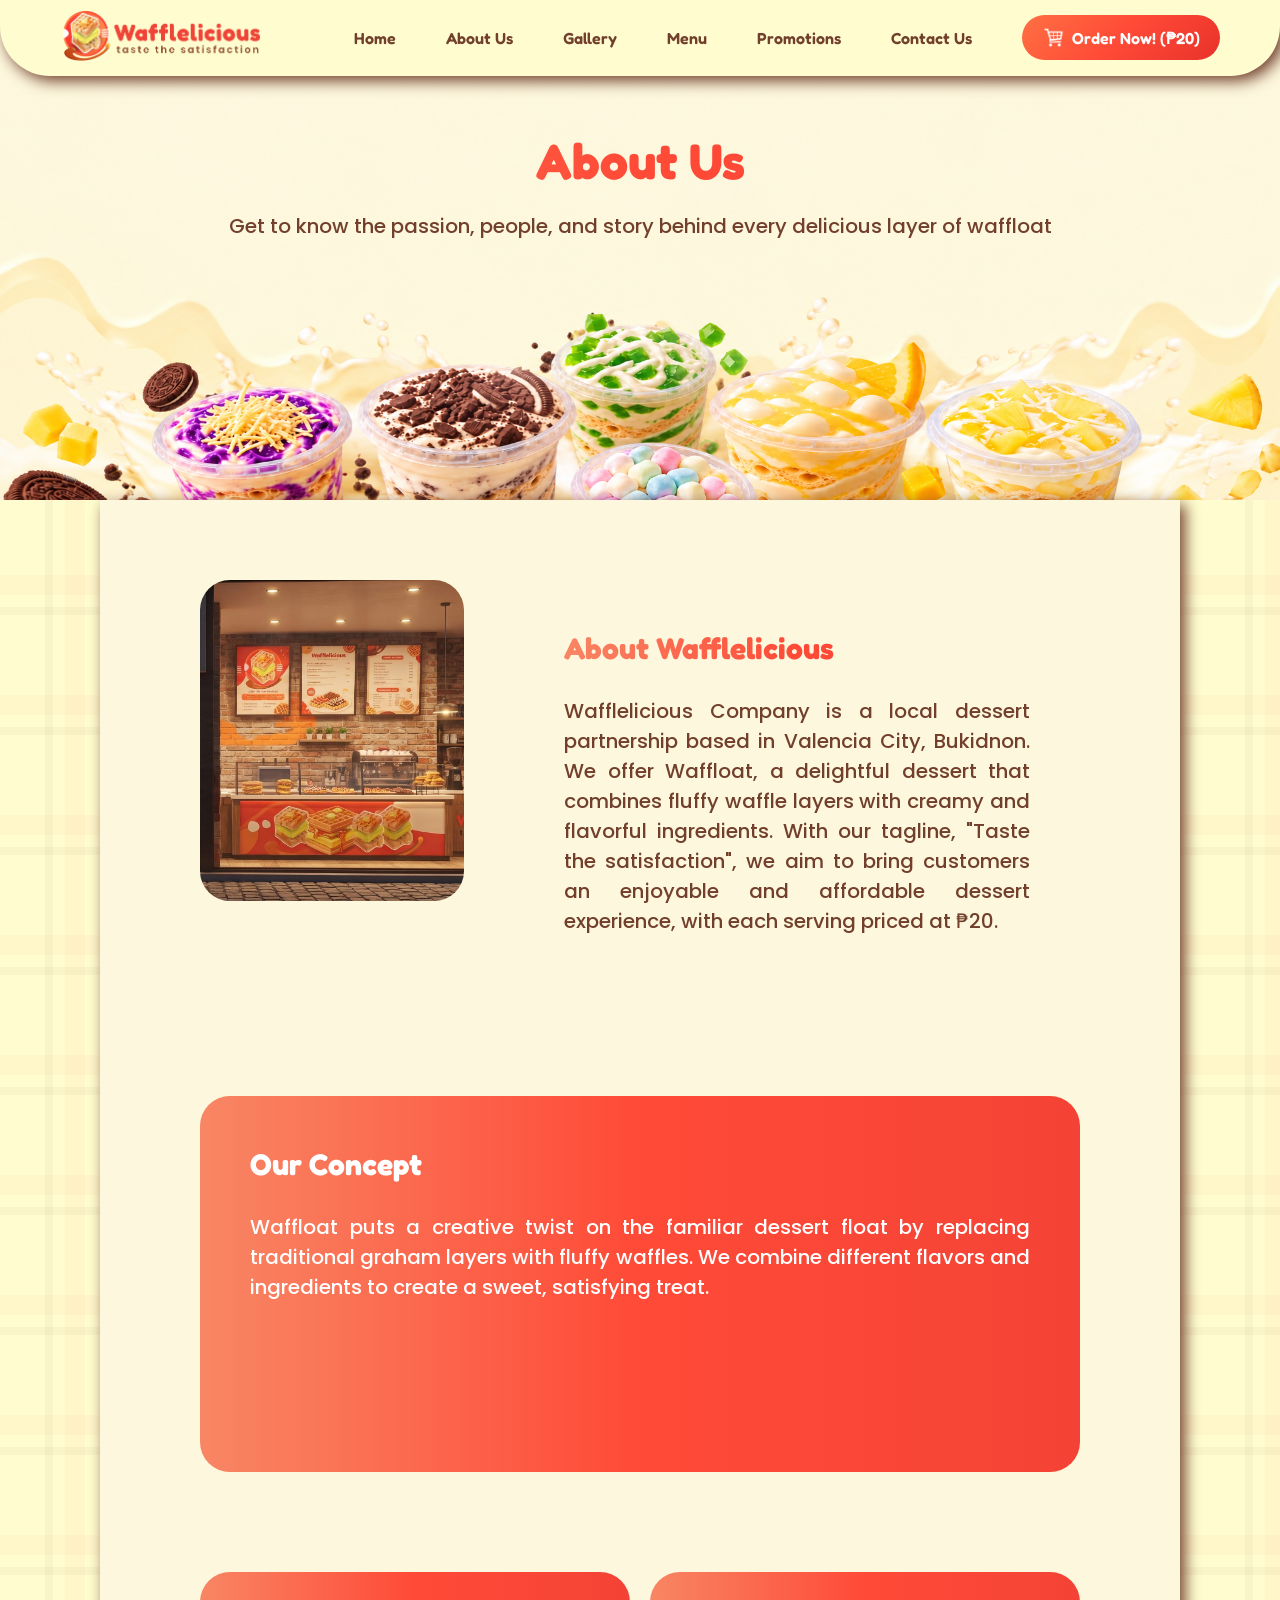
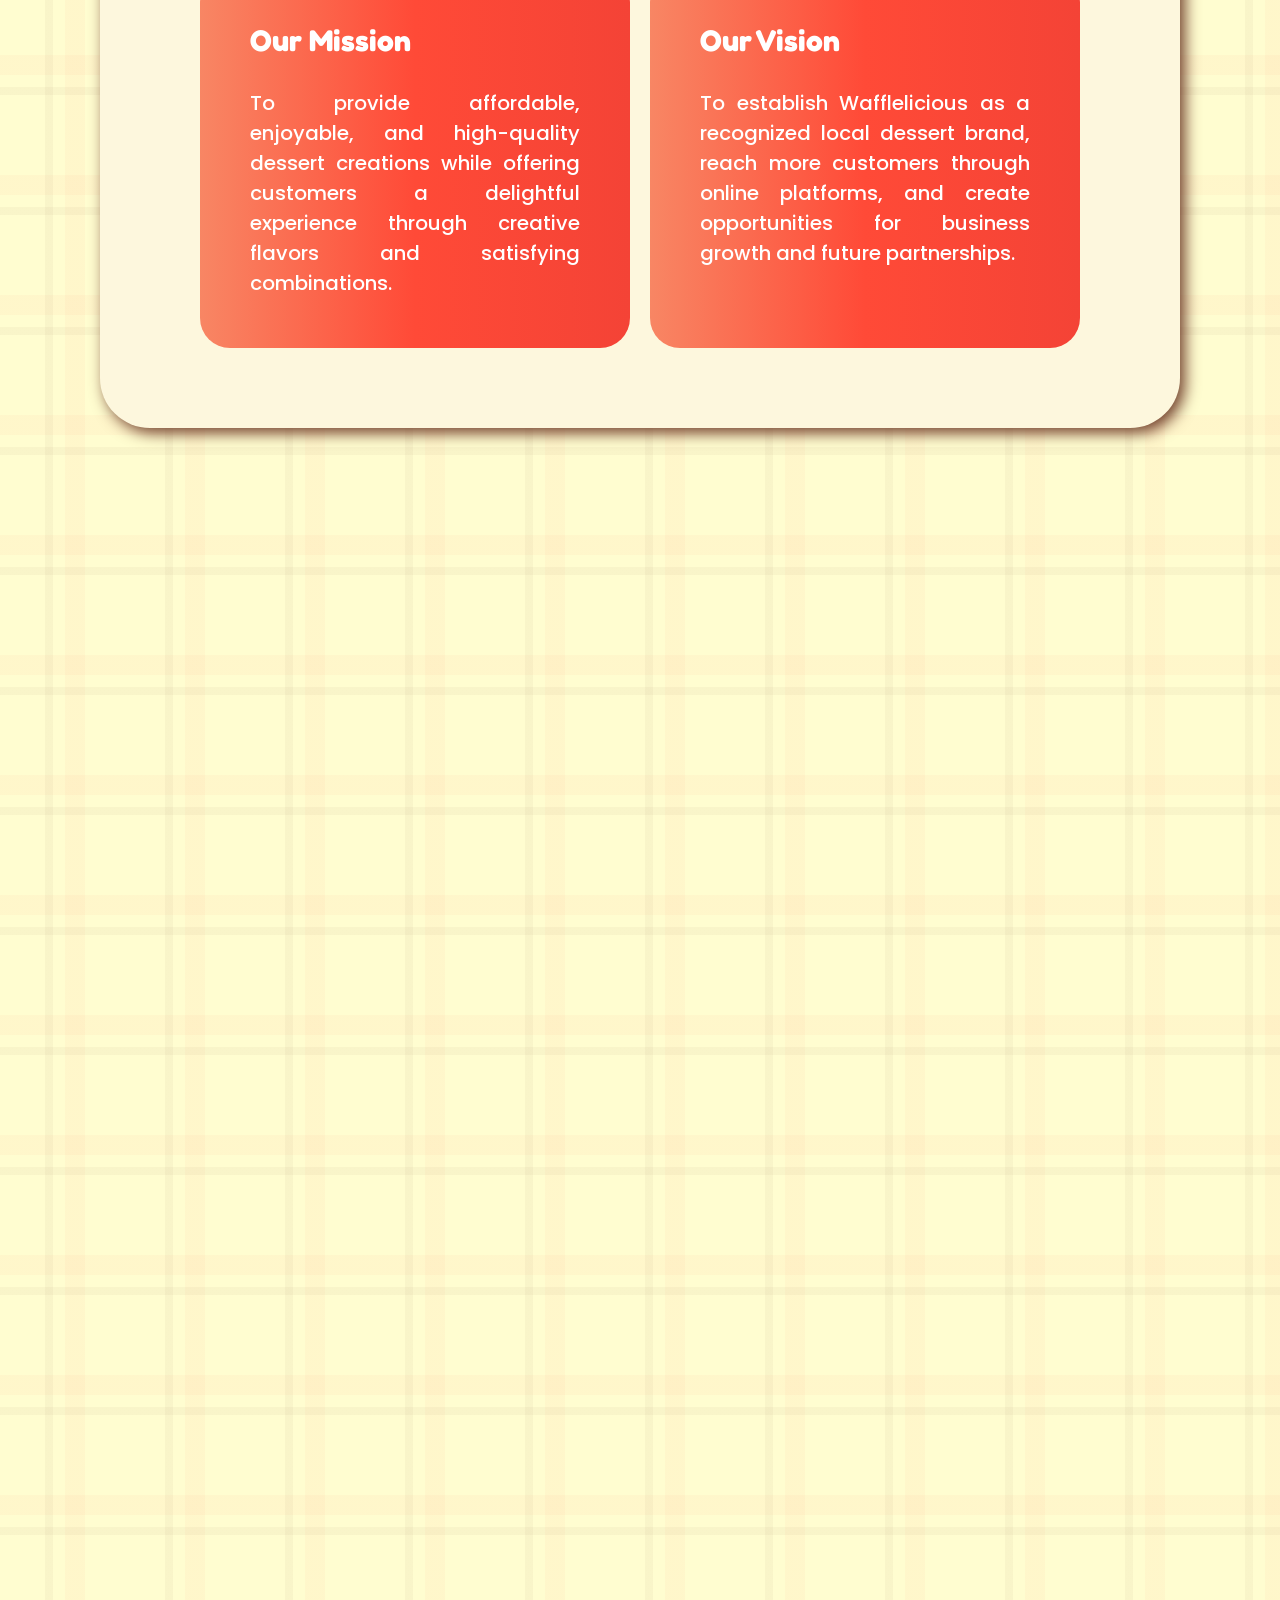
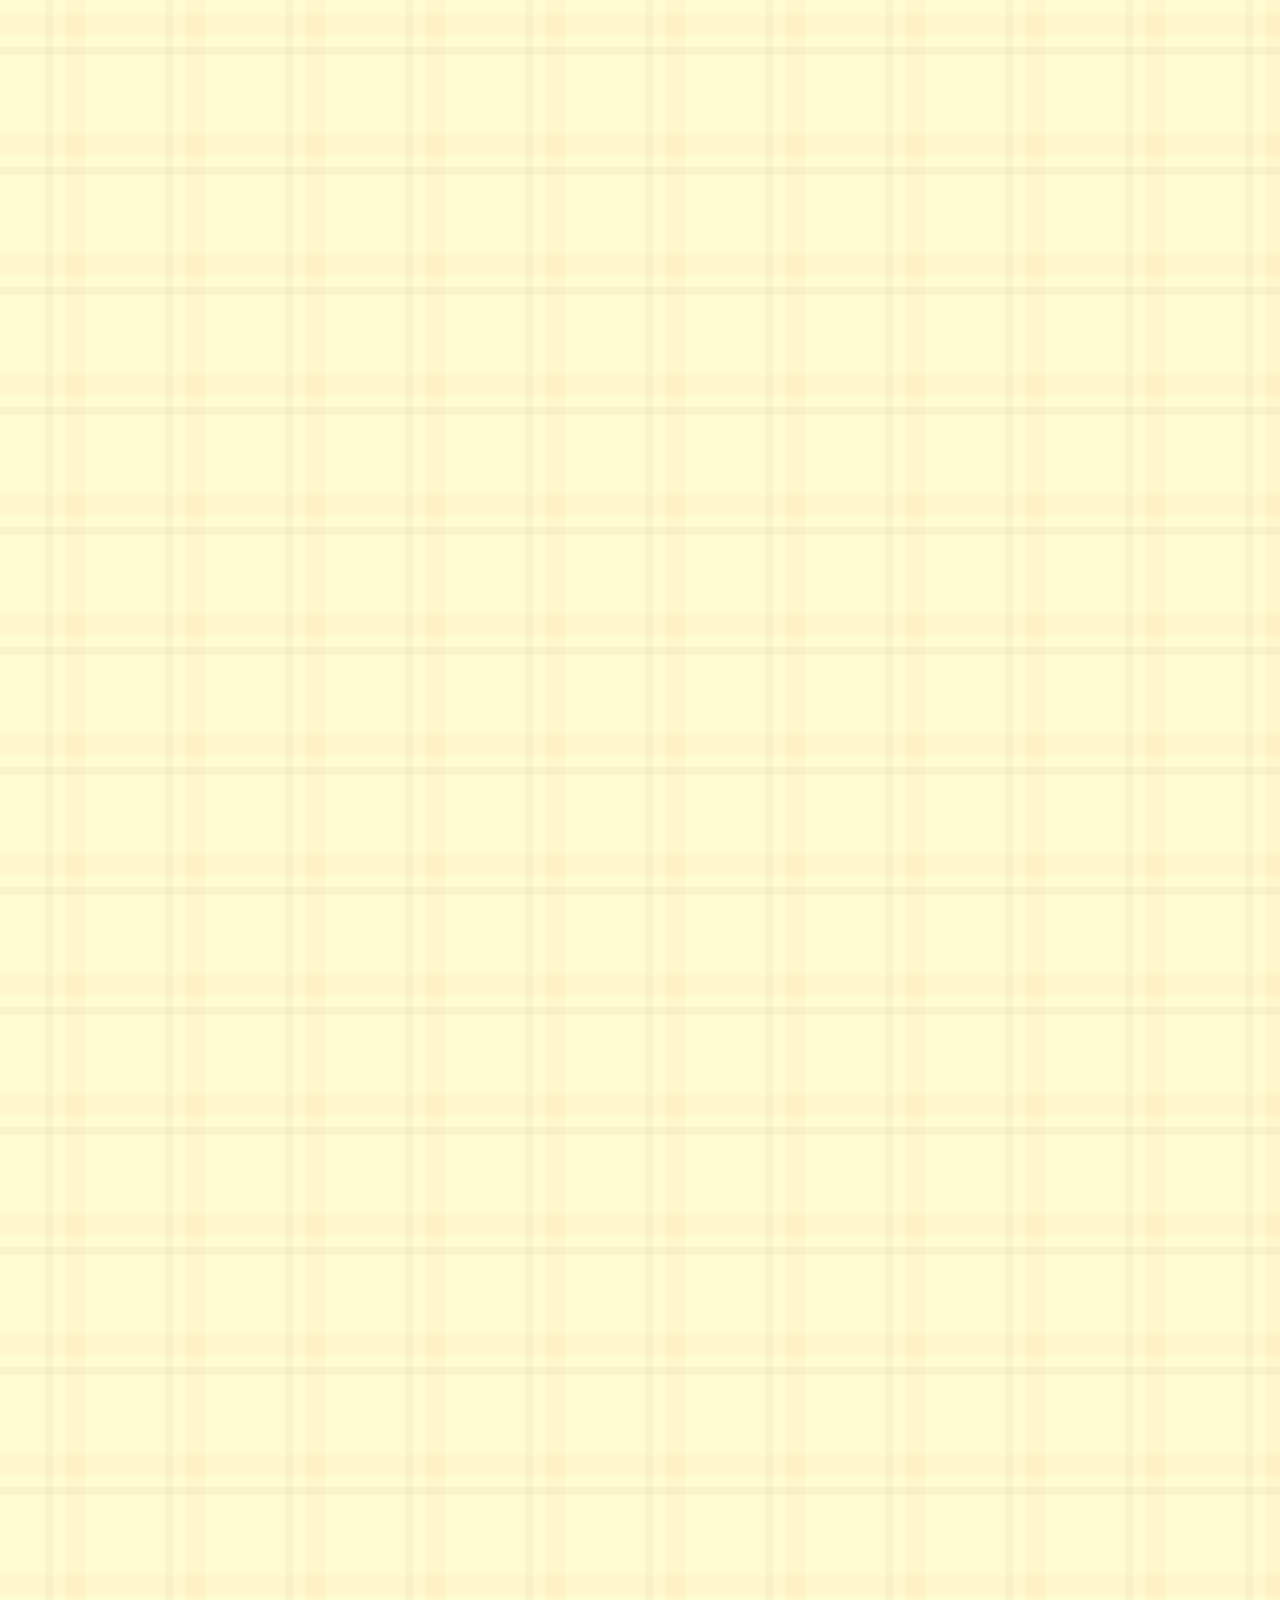
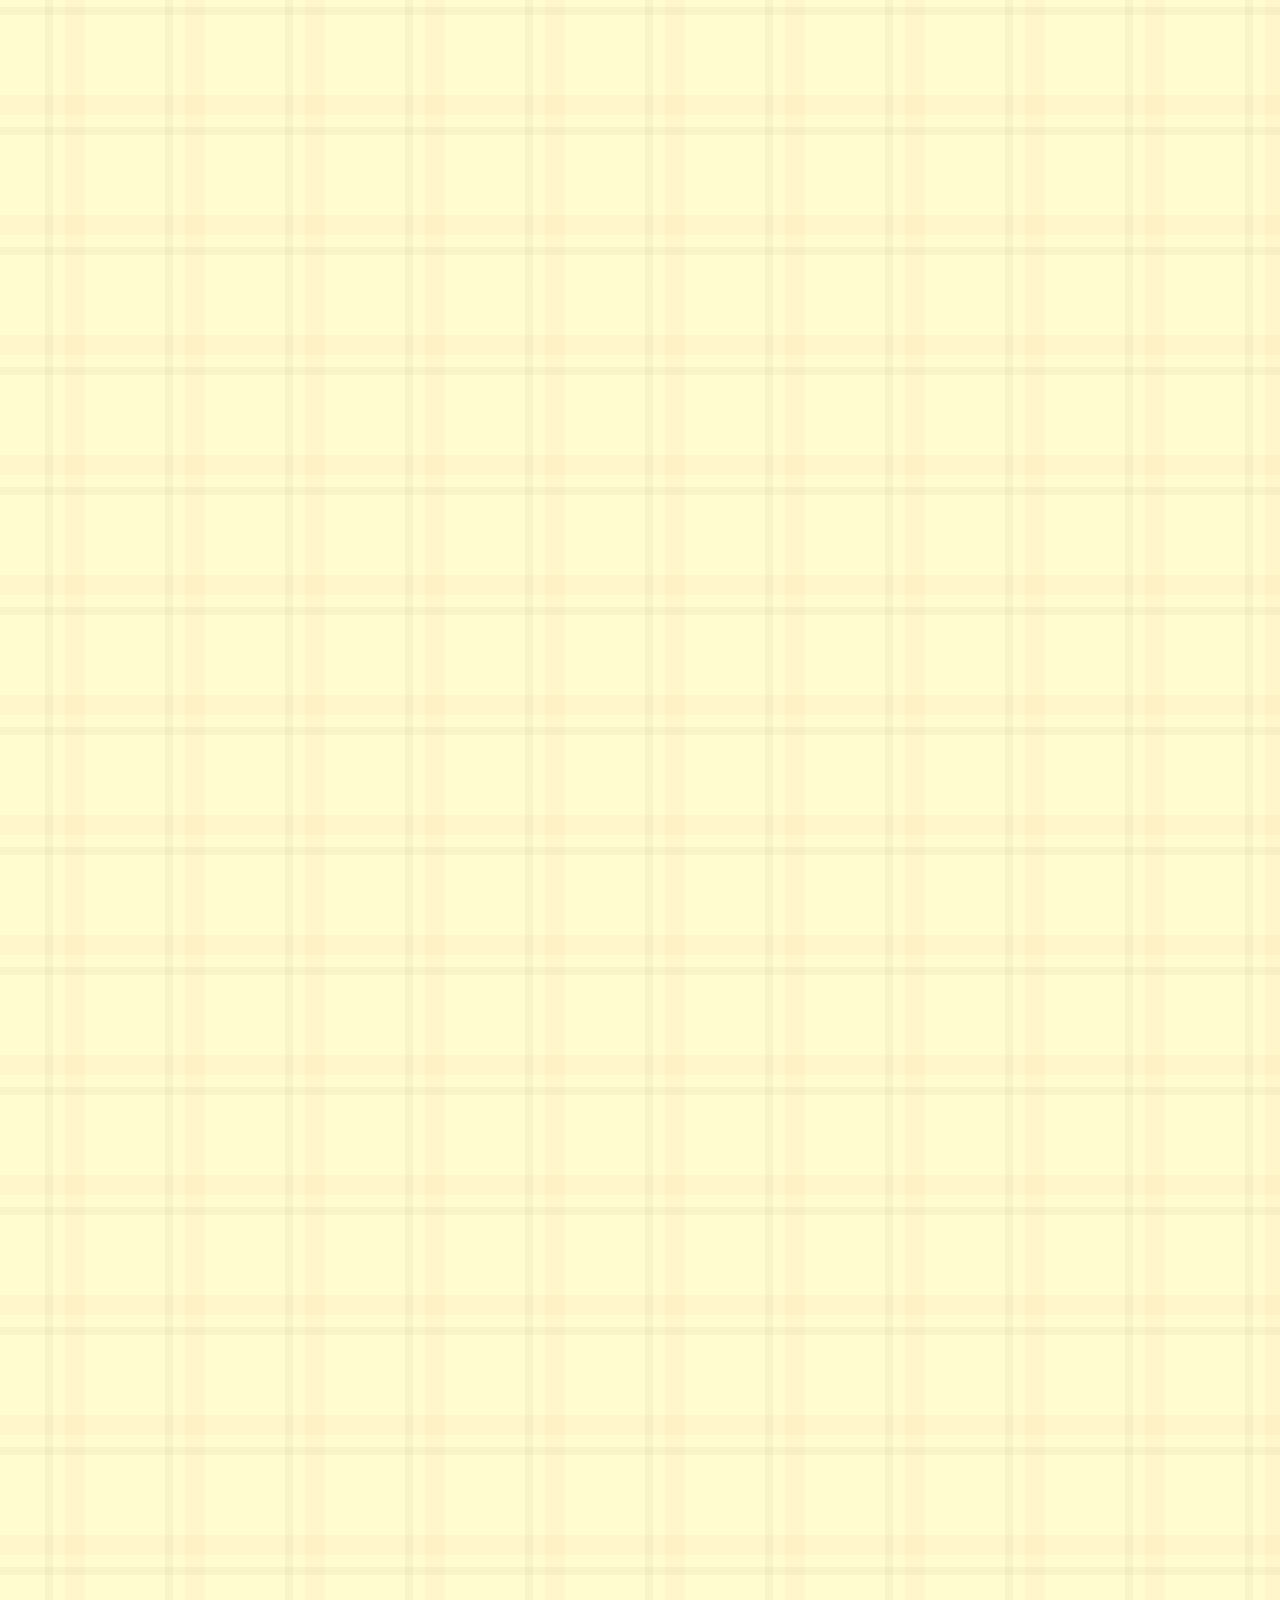
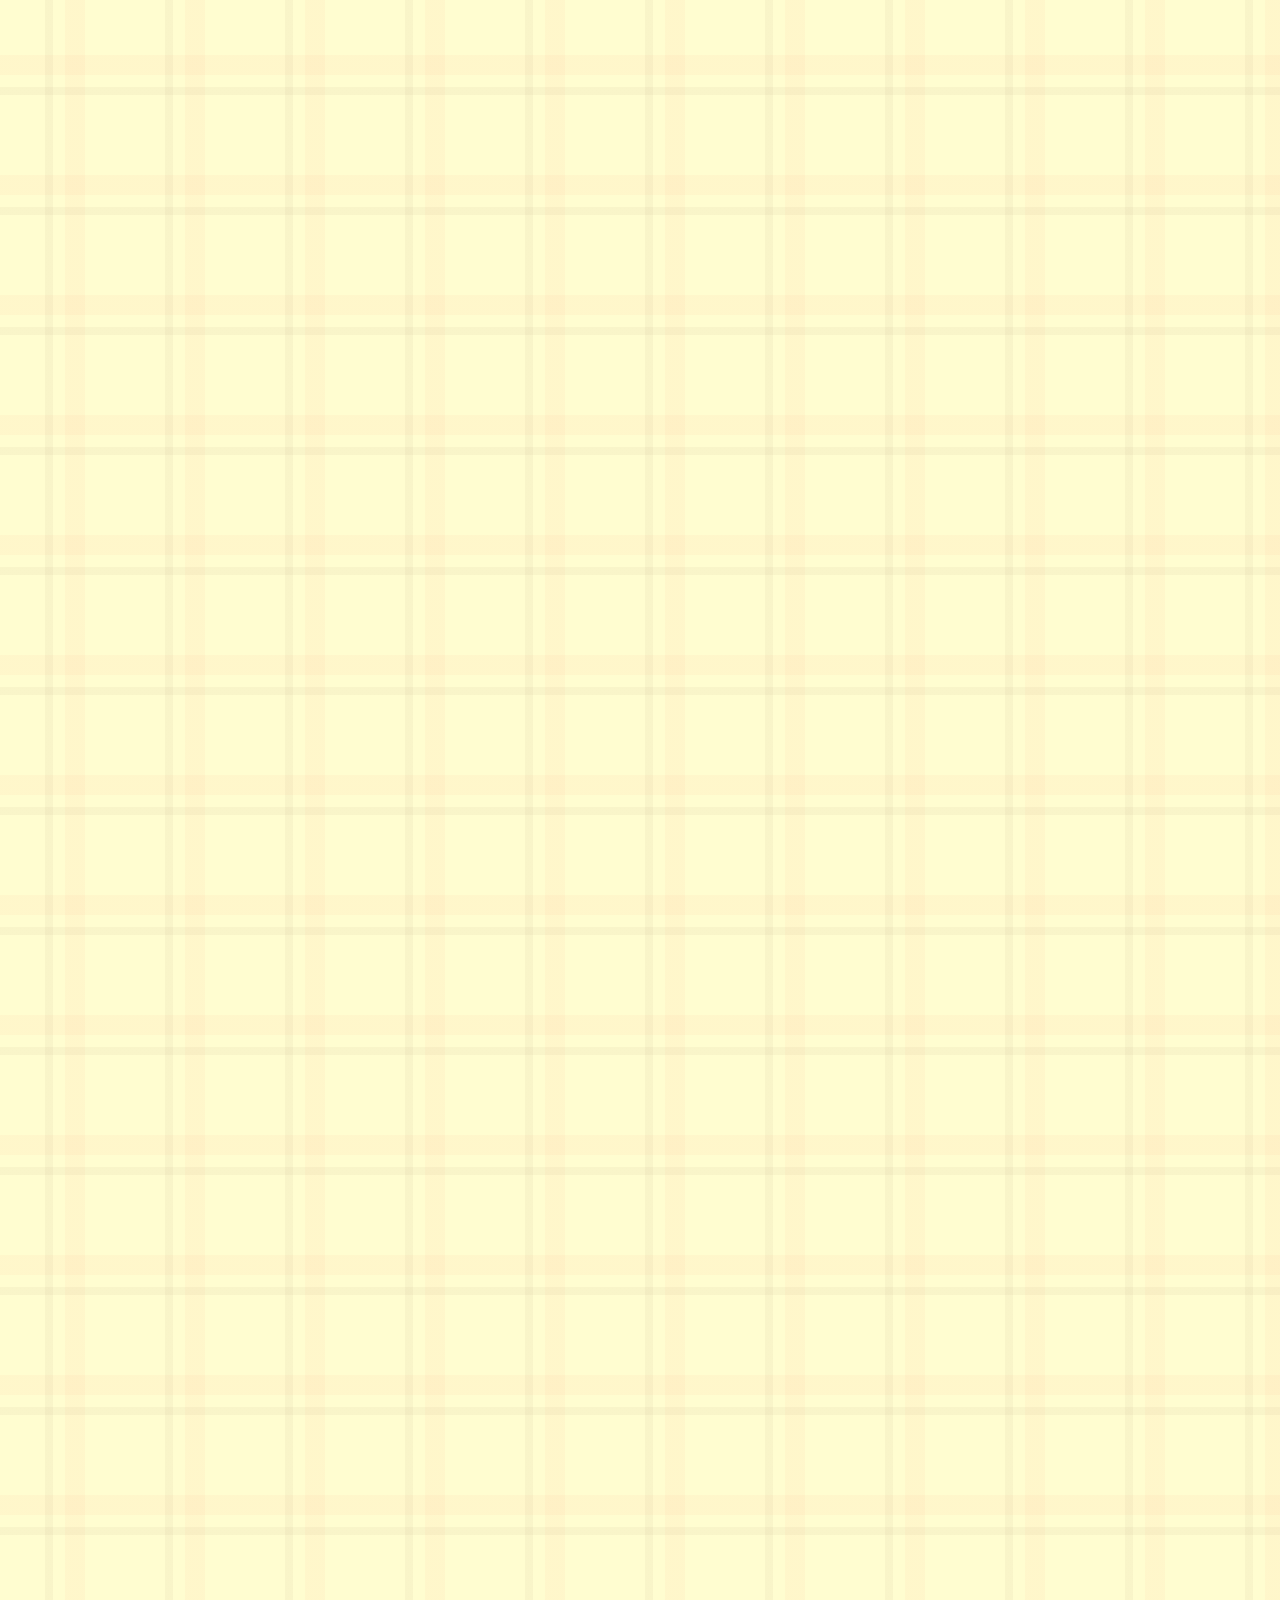
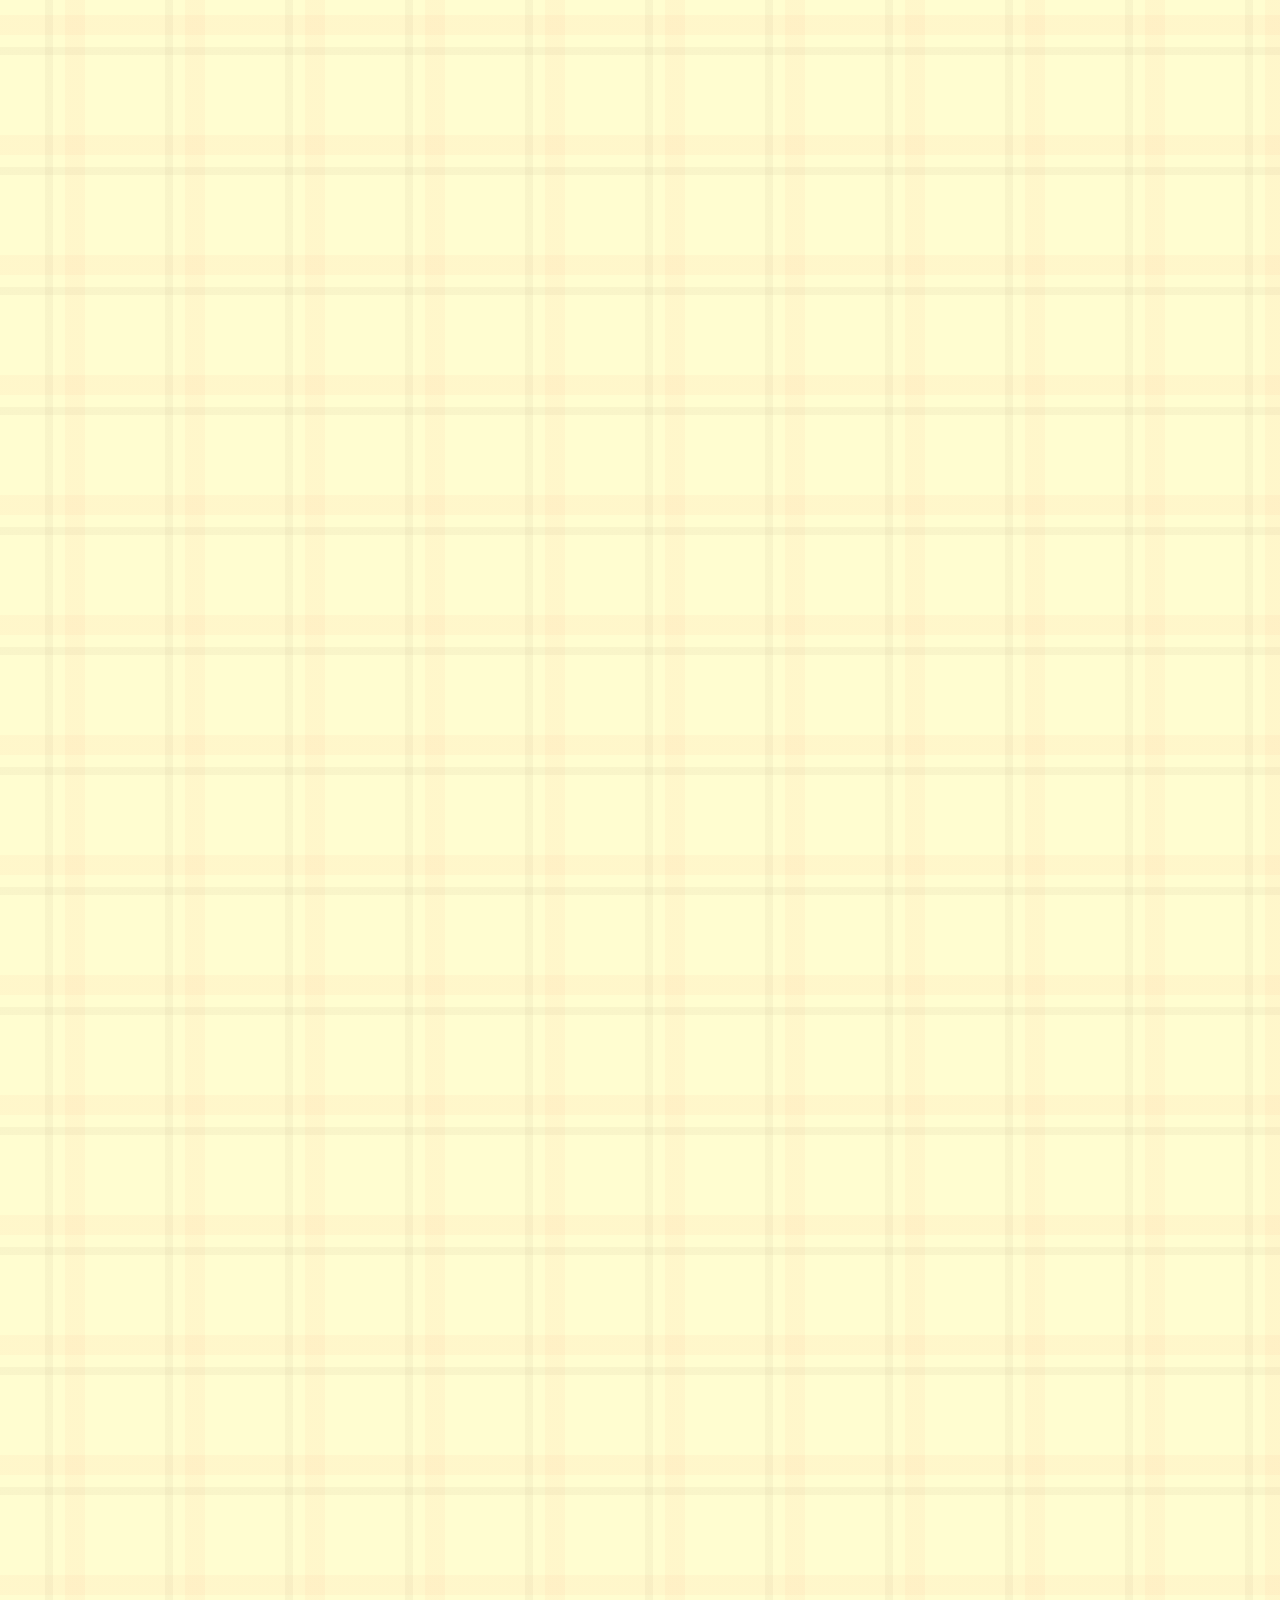
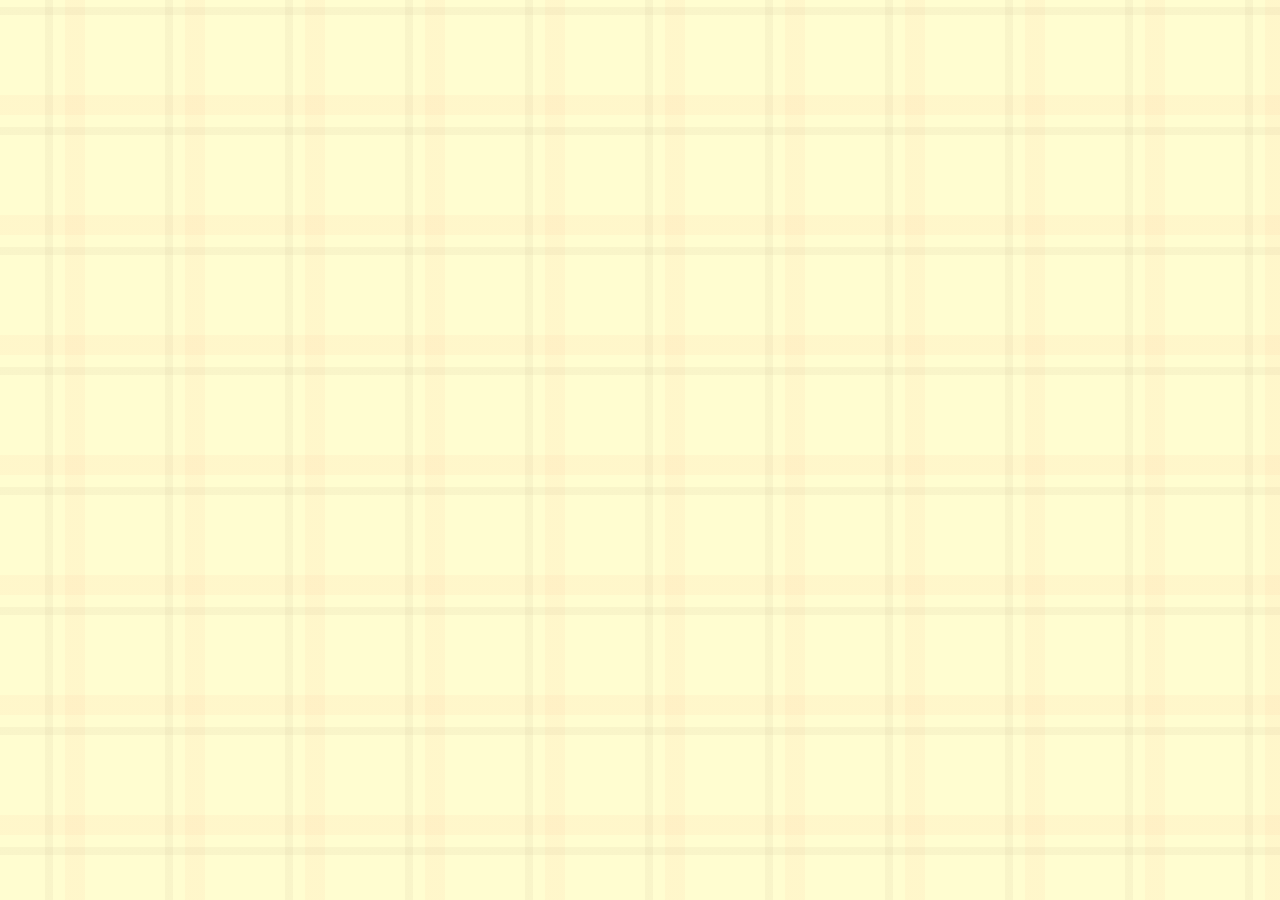
==== index-aboutus.html @ 20296d61 "started aboutus page" ====
<!DOCTYPE html>
<html lang="en">
    <head>
        <meta charset="UTF-8">
        <meta name="viewport" content="width=device-width, initial-scale=1.0">
        <link rel="preconnect" href="https://fonts.googleapis.com">
        <link rel="preconnect" href="https://fonts.gstatic.com" crossorigin>
        <link href="https://fonts.googleapis.com/css2?family=Fredoka:wght@300..700&family=Poppins:ital,wght@0,100;0,200;0,300;0,400;0,500;0,600;0,700;0,800;0,900;1,100;1,200;1,300;1,400;1,500;1,600;1,700;1,800;1,900&display=swap" rel="stylesheet">
        <link rel="stylesheet" href="css/style.css">
        <title>Wafflelicious - About Us</title>
    </head>
    <body>
        <header>
            <div class="logo">
                <img src="images/logo.png" alt="Wafflelicious logo">
            </div>
            <nav class="desktop">
                <a href="#home">Home</a>
                <a href="index-aboutus.html">About Us</a>
                <a href="#gallery">Gallery</a>
                <a href="#menu">Menu</a>
                <a href="#promotions">Promotions</a>
                <a href="#contact">Contact Us</a>
                <a href="#order" class="order">
                    <img src="images/order.png">
                    Order Now! (₱20)
                </a>
            </nav>
            <nav class="mobile">
                <details>
                    <summary>
                        <img src="images/drop.png" alt="Dropdown menu">
                    </summary>
                        <div class="dropdown">
                            <h2>Navigation</h2>
                            <a href="#home">Home</a>
                            <a href="index-aboutus.html">About Us</a>
                            <a href="#gallery">Gallery</a>
                            <a href="#menu">Menu</a>
                            <a href="#promotions">Promotions</a>
                            <a href="#contact">Contact Us</a>
                            <a href="#order">Order Inquiry</a>
                    </div>
                </details>
            </nav>
        </header>
        <main>
            <section class="about-head">
                <div class="about-headtext">
                    <h2>About Us</h2>
                    <p>Get to know the passion, people, and story behind every delicious layer of waffloat</p>
                </div>
            </section>
            <section class="about-body">
                <div class="about-bodycontain">
                    <div class="about-bodyinfo">
                        <img src="images/aboutus2body.jpg" alt="">
                        <div class="about-bodytext">
                            <h3>About Wafflelicious</h3>
                            <p>Wafflelicious Company is a local dessert partnership based in Valencia City, Bukidnon. We offer Waffloat, a delightful dessert that combines fluffy waffle layers with creamy and flavorful ingredients. With our tagline, "Taste the satisfaction", we aim to bring customers an enjoyable and affordable dessert experience, with each serving priced at ₱20.</p>
                        </div>
                    </div>
                    <div class="about-bodycontain2">
                        <div class="about-box" id="about-box-concept">
                            <h3>Our Concept</h3>
                            <p>Waffloat puts a creative twist on the familiar dessert float by replacing traditional graham layers with fluffy waffles. We combine different flavors and ingredients to create a sweet, satisfying treat.</p>
                        </div>
                        <div class="about-box">
                            <h3>Our Mission</h3>
                            <p>To provide affordable, enjoyable, and high-quality dessert creations while offering customers a delightful experience through creative flavors and satisfying combinations.</p>
                        </div>
                        <div class="about-box">
                            <h3>Our Vision</h3>
                            <p>To establish Wafflelicious as a recognized local dessert brand, reach more customers through online platforms, and create opportunities for business growth and future partnerships.</p>
                        </div>
                        
                    </div>
                </div>
            </section>
        </main>
---- css/style.css ----
/*Color Pallet 
#FFFDD0 --> Cream/Light Ivory
#713F2B --> Dark Toasted Brown
#FF4A37 --> Coral Red
#FFFFFF -- > Pure White 
*/

section {
    scroll-margin-top: 100px;
}

* {
    box-sizing: border-box;
}

body {
    margin: 0px;
}

.logo img{
    width:200px;
}

header {
    background-color:#FFFDD0;
    display:flex;
    align-items: center;
    justify-content: space-between;
    padding: 10px 60px;
    border-radius: 0px 0px 50px 50px;
    box-shadow: 5px 5px 15px #713F2B;
    position: fixed;
    top: 0;
    left: 0;
    width: 100%;
    z-index: 1000;
}

.desktop  {
    display: flex;
    gap:50px;
    align-items: center;
}

.mobile {
    display: none;
}

nav a {
    color: #713F2B;
    text-decoration: none;
    font-family: "Fredoka", sans-serif;
    font-weight: 600;
}

nav a:hover{
    color:#FF4A37;
}

.order:hover{
    color:white
}

.order img {
    width:25px;
}

.order {
    background: linear-gradient(
        135deg,
        #FF7043 0%,
        #FF4A37 50%,
        #E8322B 100%
    );
    display: flex;
    padding: 10px 20px;
    border-radius: 30px;
    color:white;
    gap:5px;
    align-items: center;
}

.hero {
    background-color: #FFFDD0;

    background-image:
        /* Vertical stripes */
        repeating-linear-gradient(
            90deg,
            transparent 0px,
            transparent 45px,
            rgba(113, 63, 43, 0.045) 45px,
            rgba(113, 63, 43, 0.045) 53px,
            transparent 53px,
            transparent 65px,
            rgba(255, 74, 55, 0.035) 65px,
            rgba(255, 74, 55, 0.035) 85px,
            transparent 85px,
            transparent 120px
        ),

        /* Horizontal stripes */
        repeating-linear-gradient(
            0deg,
            transparent 0px,
            transparent 45px,
            rgba(113, 63, 43, 0.045) 45px,
            rgba(113, 63, 43, 0.045) 53px,
            transparent 53px,
            transparent 65px,
            rgba(255, 74, 55, 0.035) 65px,
            rgba(255, 74, 55, 0.035) 85px,
            transparent 85px,
            transparent 120px
        );
}

.home {
    display: flex;
}

.bg{
    height: 100vh;
}

.home-content{
    padding: 80px 50px;
}


.home-content h1 {
    font-family: "Fredoka", sans-serif;
    font-size: 80px;
    color:#713F2B;
    margin-bottom: 30px;
}

.home-content p {
    font-family: "Poppins", sans-serif;
    color:#713F2B;
    font-weight: 500;
    margin-bottom: 30px;
    font-size: 20px;
}

.call-to-actn {
    display: flex;
    align-items: center;
    gap: 20px;

}
.menu-btn{
    border: 3px solid #713F2B;
    padding: 10px 30px;
    border-radius: 30px;
    color:#713F2B
}

.call-to-actn a {
    text-decoration: none;
    font-family: "Fredoka", sans-serif;
    font-weight: 600;
}

.call-to-actn .order {
    width:max-content;
}

.filler {
    background:linear-gradient(
        90deg,
        #FF7043, 
        #FF4A37,
        #F44336
    );
    display: flex;
    justify-content: space-between;
    align-items: center;
}

.filler p{
    color:white;
    font-family: "Fredoka", sans-serif;
    font-weight: 500;
    padding:0px 20px;
    font-size: 18px;
    
}

.waffloat {
    background:linear-gradient(
        90deg,
        #FF7043, 
        #FF4A37,
        #F44336
    );
    background-clip: text;
    -webkit-background-clip: text;
    color:transparent
}

.aboutus {
    background-color: #FFFDD0;
    padding: 20px 70px;

}

.aboutus h2{
    margin:0px;
    font-family: "Fredoka", sans-serif;
    font-size: 50px;
    background:linear-gradient(
        90deg,
        #f88664, 
        #FF4A37,
        #F44336
    );
    background-clip: text;
    -webkit-background-clip: text;
    color:transparent
}

.aboutus p {
    font-family: "Poppins", sans-serif;
    color:#713F2B;
    font-weight: 500;
    font-size: 20px;
    text-align: justify;
    margin-top: 30px;
    margin-bottom: 30px;
}

.aboutus-content{
    display: flex;
    justify-content: space-between;
    padding: 50px 5px;
    gap: 50px;
}

.aboutus-icons img{
    width: 30px;
}

.aboutus-content > img {
    width: 50%;
    height: 50%;
    border-radius: 50px;
}

.aboutus-text .order{
    width: max-content;
    text-decoration: none;
    font-family: "Fredoka", sans-serif;
    font-weight: 600;
    gap: 10px;
    
}

.gallery {
    background-color: #FFFDD0;
    padding:  20px 70px 80px;
    display: flex;
    gap: 50px;
}

.gallery h2 {
    margin:0px;
    margin-top: 30px;
    font-family: "Fredoka", sans-serif;
    font-size: 50px;
    background:linear-gradient(
        90deg,
        #f88664, 
        #FF4A37,
        #F44336
    );
    background-clip: text;
    -webkit-background-clip: text;
    color:transparent;
}

.gallery p {
    font-family: "Poppins", sans-serif;
    color:#713F2B;
    font-weight: 500;
    font-size: 20px;
    margin-top: 30px;
    margin-bottom: 30px;

}

.gallery-text .order {
    width: max-content;
    text-decoration: none;
    font-family: "Fredoka", sans-serif;
    font-weight: 600;
    gap: 10px;
}

.gallery-text {
    width: 50%;
}

.pics {
    display: grid;
    grid-template-columns: repeat(3, 1fr);
    grid-template-rows: repeat(2, 1fr);
    gap: 15px;
}

.pics img {
    width:100%;
    height: 200px;
    object-fit: cover;
    border-radius: 15px;
    transition: all 0.3s ease;
}

.pics img:hover{
    transform: scale(1.02);
}

.pics .cnc {
    grid-row: span 2;
    height: 415px;
}

.menu {
    background-color: #FFFDD0;
    background-image:
        /* Vertical stripes */
        repeating-linear-gradient(
            90deg,
            transparent 0px,
            transparent 45px,
            rgba(113, 63, 43, 0.045) 45px,
            rgba(113, 63, 43, 0.045) 53px,
            transparent 53px,
            transparent 65px,
            rgba(255, 74, 55, 0.035) 65px,
            rgba(255, 74, 55, 0.035) 85px,
            transparent 85px,
            transparent 120px
        ),

        /* Horizontal stripes */
        repeating-linear-gradient(
            0deg,
            transparent 0px,
            transparent 45px,
            rgba(113, 63, 43, 0.045) 45px,
            rgba(113, 63, 43, 0.045) 53px,
            transparent 53px,
            transparent 65px,
            rgba(255, 74, 55, 0.035) 65px,
            rgba(255, 74, 55, 0.035) 85px,
            transparent 85px,
            transparent 120px
        );
    padding:  20px 70px 80px;
}

.menu-header h2 {
    font-family: "Fredoka", sans-serif;
    font-size: 50px;
    text-align: center;
    background:linear-gradient(
        90deg,
        #f88664, 
        #FF4A37,
        #F44336
    );
    background-clip: text;
    -webkit-background-clip: text;
    color:transparent;
    margin-bottom: 0px;
    margin-top: 0;
}

.menu-header p {
    font-family: "Poppins", sans-serif;
    color:#713F2B;
    font-weight: 500;
    font-size: 18px;
    text-align: center;
    margin-bottom: 50px;
}

.menu-header {
    margin-top: 30px;;
}

.menu-card {
    background-color:#ffffff;
    border-radius: 50px;
    padding: 30px 30px;
    display: flex;
    gap: 20px;
    border: 3px solid #FF4A37;
    flex: 1;
    min-width: 0;
}

.menu-card h3 {
    font-family: "Fredoka", sans-serif;
    font-size: 30px;
    background:linear-gradient(
        90deg,
        #f88664, 
        #FF4A37,
        #F44336
    );
    background-clip: text;
    -webkit-background-clip: text;
    color:transparent;
    margin-bottom: 0px;
}
.menu-card p {
    font-family: "Poppins", sans-serif;
    color:#713F2B;
    font-weight: 500;
    font-size: 18px;
}

.menu-card img {
    width: 200px;
    object-fit: contain;
}

.menu-container {
    display: flex;
    gap: 30px;
    margin-top: 30px;
}

.product-info .order img {
    width: 20px;
}

.product-info a {
    width: max-content;
    text-decoration: none;
    font-family: "Fredoka", sans-serif;
    font-weight: 600;
    gap: 10px;
}

.menu-header {
    display: flex;
    justify-content: space-between;
    align-items: center;
}

.menu-header a {
    text-decoration: none;
    font-family: "Fredoka", sans-serif;
    font-weight: 600;
    display: flex;
    align-items: center;
}

.promotions {
    background-color: #FF4A37;
    padding:  40px 0px 30px;
    
}

.promotions h2 {
    margin:0px;
    font-family: "Fredoka", sans-serif;
    font-size: 50px;
    color: white;
    margin: 0px 70px;
    text-align: center;
}

.promotions > p {
    text-align: center;
}

.promotions p {
    font-family: "Poppins", sans-serif;
    color:#ffffff;
    font-weight: 500;
    margin-bottom: 30px;
    font-size: 18px;
}

.promotions img {
    width: 300px;
    height: 300px;
}

.promotions > p {
    margin: 10px 70px;
}

.promo {
    background:linear-gradient(
        90deg,
        #f88664, 
        #FF4A37
        /* #F44336 */
    );
    padding: 10px 70px;
    margin: 20px 0px;
    height: max-content;
}

.promotions h3 {
    font-family: "Fredoka", sans-serif;
    font-size: 30px;
    color: white;
    margin-bottom: 20px;
    margin-top: 2px;
}

.promo p {
    font-family: "Poppins", sans-serif;
    color:#ffffff;
    font-weight: 500;
    font-size: 18px;
    margin-top: 2px;
    margin-bottom: 5px;
}

.promo-header {
    display: flex;
    gap: 50px;
}

.promo .order img {
    width: 20px;
    height: auto;
}

.promo .order {
    text-decoration: none;
    font-family: "Fredoka", sans-serif;
    font-weight: 600;
    gap: 10px;
    width: max-content;
    margin-top: 20px;
}

.contact {
    background-color: #FFFDD0;
    background-image:
        /* Vertical stripes */
        repeating-linear-gradient(
            90deg,
            transparent 0px,
            transparent 45px,
            rgba(113, 63, 43, 0.045) 45px,
            rgba(113, 63, 43, 0.045) 53px,
            transparent 53px,
            transparent 65px,
            rgba(255, 74, 55, 0.035) 65px,
            rgba(255, 74, 55, 0.035) 85px,
            transparent 85px,
            transparent 120px
        ),

        /* Horizontal stripes */
        repeating-linear-gradient(
            0deg,
            transparent 0px,
            transparent 45px,
            rgba(113, 63, 43, 0.045) 45px,
            rgba(113, 63, 43, 0.045) 53px,
            transparent 53px,
            transparent 65px,
            rgba(255, 74, 55, 0.035) 65px,
            rgba(255, 74, 55, 0.035) 85px,
            transparent 85px,
            transparent 120px
        );
    padding:  20px 70px 80px;
}

.contact h2 {
    margin: 0px;
    margin-top: 30px;
    font-family: "Fredoka", sans-serif;
    font-size: 50px;
    background:linear-gradient(
        90deg,
        #f88664, 
        #FF4A37,
        #F44336
    );
    background-clip: text;
    -webkit-background-clip: text;
    color:transparent
}

.contact h3 {
    font-family: "Fredoka", sans-serif;
    font-size: 20px;
    background:linear-gradient(
        90deg,
        #f88664, 
        #FF4A37,
        #F44336
    );
    background-clip: text;
    -webkit-background-clip: text;
    color:transparent
}
.contact p {
    font-family: "Poppins", sans-serif;
    color:#713F2B;
    font-weight: 500;
    font-size: 20px;
}

.contact-container {
    display: flex;
    gap: 50px;
}

.contact-details img {
    width: 40px;
}

.contact-container > img {
    width: 500px;
    object-fit: cover;

}

.contact-details {
    display: flex;
    align-items: center;
    gap: 15px;
}

.contact-details p {
    font-family: "Poppins", sans-serif;
    color:#713F2B;
    font-weight: 500;
    font-size: 18px;
}
.contact-container {
    display: flex;
    gap: 70px;
}


footer {
    background-color: #713F2B;
    padding: 30px 70px 15px;
}

.footer-container{
    display: flex;
    justify-content: space-between;
    /* gap: 400px; */
}

.flogo {
    width: 35%;
}

.flogo img {
    width:300px;
    margin-bottom: 10px;
}

.flogo p {
    font-family: "Poppins", sans-serif;
    color:#ffffff;
    font-weight: 500;
    font-size: 15px; 
    text-align: justify;
    max-width: 500px;
}

.links {
    display: flex;
    flex-direction: column;
    gap:12px;
}

.links h3, .infos h3 {
    font-family: "Fredoka", sans-serif;
    font-size: 20px;
    color: white;
    margin: 10px 0;
}

.links a {
    font-family: "Poppins", sans-serif;
    color:#ffffff;
    text-decoration: none;
    font-size: 14px;

}

.infos {
    display: flex;
    flex-direction: column;
    gap: 10px;
}

.infos .contact-details {
    display: flex;
    align-items: center;
    gap: 12px;
}

.infos .contact-details img {
    width: 25px;
}

.infos .contact-details p {
    font-family: "Poppins", sans-serif;
    color:#ffffff;
    margin: 0;
    font-size: 14px;
}

.socials {
    display: flex;
    align-items: center;
    gap: 15px;
    flex-wrap: wrap;
}

.socials img {
    width: 30px;
}

.socials h3 {
    width: 100%;
}

footer > p {
    text-align: center;
    font-family: "Poppins", sans-serif;
    font-size: 13px;
    color:white;
    margin-top: 50px;
}   

/* ABOUT US */

.about-head {
    background-image: url("../images/headerpic1.png");
    background-size: cover;
    background-position: center;
    background-repeat: no-repeat;
    height: 500px;

}

.about-headtext h2 {
    margin: 0px;
    margin-top: 30px;
    font-family: "Fredoka", sans-serif;
    font-size: 50px;
    background:linear-gradient(
        90deg,
        #f88664, 
        #FF4A37,
        #F44336
    );
    background-clip: text;
    -webkit-background-clip: text;
    color:transparent
}

.about-headtext p {
    font-family: "Poppins", sans-serif;
    color:#713F2B;
    font-weight: 500;
    margin-bottom: 30px;
    font-size: 20px;
}

.about-headtext {
    text-align: center;
    padding-top: 100px;
}

.about-body {
    min-height: 10000px;
    background-color: #FFFDD0;

    background-image:
        /* Vertical stripes */
        repeating-linear-gradient(
            90deg,
            transparent 0px,
            transparent 45px,
            rgba(113, 63, 43, 0.045) 45px,
            rgba(113, 63, 43, 0.045) 53px,
            transparent 53px,
            transparent 65px,
            rgba(255, 74, 55, 0.035) 65px,
            rgba(255, 74, 55, 0.035) 85px,
            transparent 85px,
            transparent 120px
        ),

        /* Horizontal stripes */
        repeating-linear-gradient(
            0deg,
            transparent 0px,
            transparent 45px,
            rgba(113, 63, 43, 0.045) 45px,
            rgba(113, 63, 43, 0.045) 53px,
            transparent 53px,
            transparent 65px,
            rgba(255, 74, 55, 0.035) 65px,
            rgba(255, 74, 55, 0.035) 85px,
            transparent 85px,
            transparent 120px
        );
}

.about-bodytext h3 {
    margin-top: 0;
    font-family: "Fredoka", sans-serif;
    font-size: 30px;
    background:linear-gradient(
        90deg,
        #f88664, 
        #FF4A37,
        #F44336
    );
    background-clip: text;
    -webkit-background-clip: text;
    color:transparent
}

.about-bodycontain {
    background-color: #FDF7DD;
    padding: 80px 100px;
    margin: 0px 100px 100px 100px;
    border-radius: 0px 0px 50px 50px;
    box-shadow: 5px 5px 15px #713F2B;
    min-height: 1000px;
}

.about-bodyinfo {
    display: flex;
    align-items: flex-start;
    gap: 50px;

}
.about-bodycontain img {
    width: 30%;
    border-radius: 30px;
    height: auto;
}

.about-bodycontain p {
    font-family: "Poppins", sans-serif;
    color:#713F2B;
    font-weight: 500;
    margin-bottom: 30px;
    font-size: 20px;
    text-align: justify;
    
}

.about-bodytext {
    padding: 50px;
}

.about-box {
    background:linear-gradient(
            90deg,
            #f88664, 
            #FF4A37,
            #F44336
        );
    margin-top: 80px;
    padding: 50px;
    border-radius: 30px;
}

.about-box h3 {
    margin-top: 0;
    font-family: "Fredoka", sans-serif;
    font-size: 30px;
    color: white;
    
}

.about-box p {
    font-family: "Poppins", sans-serif;
    color:#ffffff;
    font-weight: 500;
    font-size: 20px;
    text-align: justify;
    margin-bottom: 0;
}

.about-bodycontain2 {
    display: grid;
    grid-template-columns: repeat(2, 1fr);
    grid-template-rows: repeat(2, 1fr);
    gap: 20px;
}

#about-box-concept {
    grid-column: span 2;
}














@media screen and (max-width: 768px) {
    header {
        padding: 10px 30px;
    }

    summary > img {
        width: 25px;
        display: block;
    }

    .logo img {
        width: 150px;
    }

    .desktop {
        display: none;
    }

    .mobile {
        display: block;
    }

    .mobile summary {
        list-style: none;
    }

   .dropdown {
        position: fixed;
        top: 0;
        right: 0;

        width: 75vw;
        max-width: 280px;
        height: 100vh;

        display: flex;
        flex-direction: column;
        gap: 60px;

        padding: 15px 20px 30px 30px;
        background-color: #FFFDD0;
        box-shadow: -5px 5px 50px rgba(0, 0, 0, 0.25);

        z-index: 1001;
}

    .dropdown a {
        font-size: 20px;
        text-align: center;
    }

    .dropdown h2 {
        font-family: "Fredoka", sans-serif;
        font-size: 25px;
        background:linear-gradient(
            90deg,
            #f88664, 
            #FF4A37,
            #F44336
        );
        background-clip: text;
        -webkit-background-clip: text;
        color:transparent;
        text-align: center;
    }

    .mobile {
        background-color: #FFFDD0;
    }

    .hero h1 {
        font-size: 30px;
    }

    .hero p {
        font-size: 16px;
    }

    .hero {
        padding: 5px;
    }

    .bg {
        width: auto;
        height: 100px;
    }
}
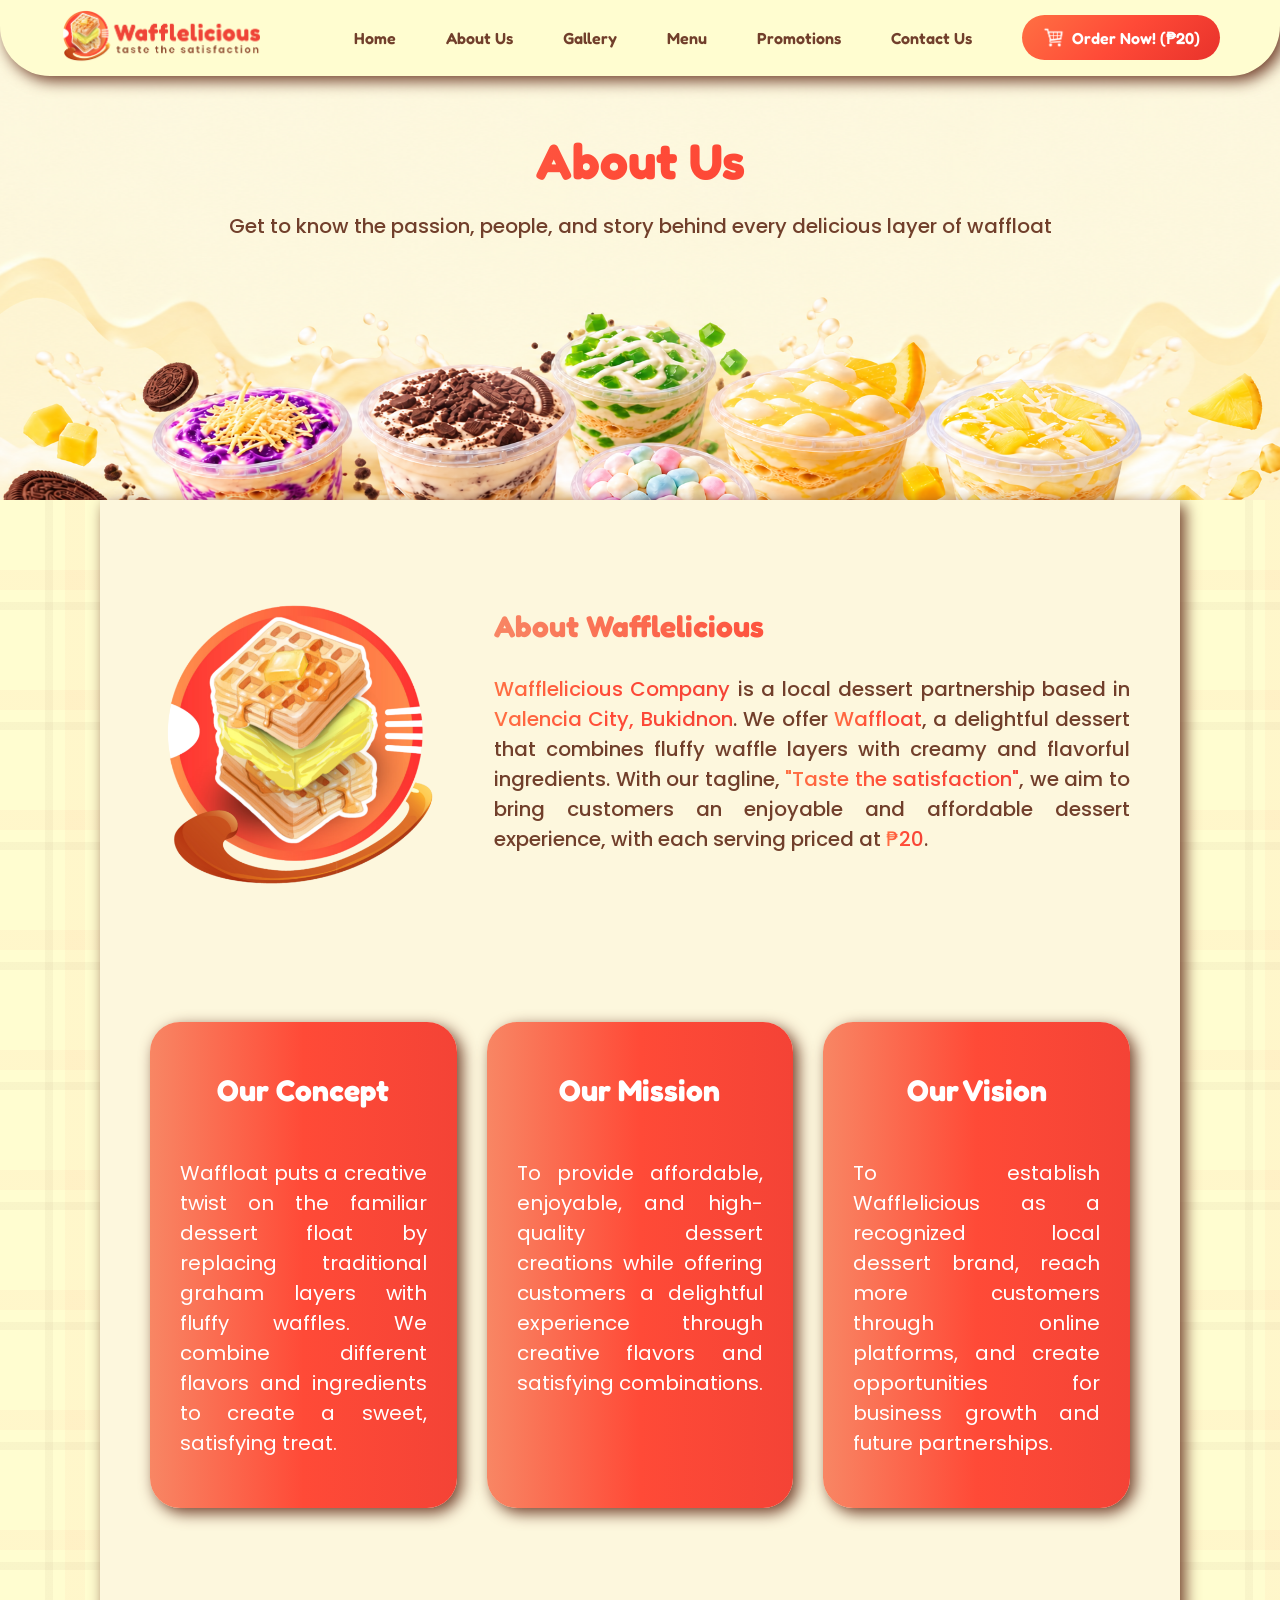
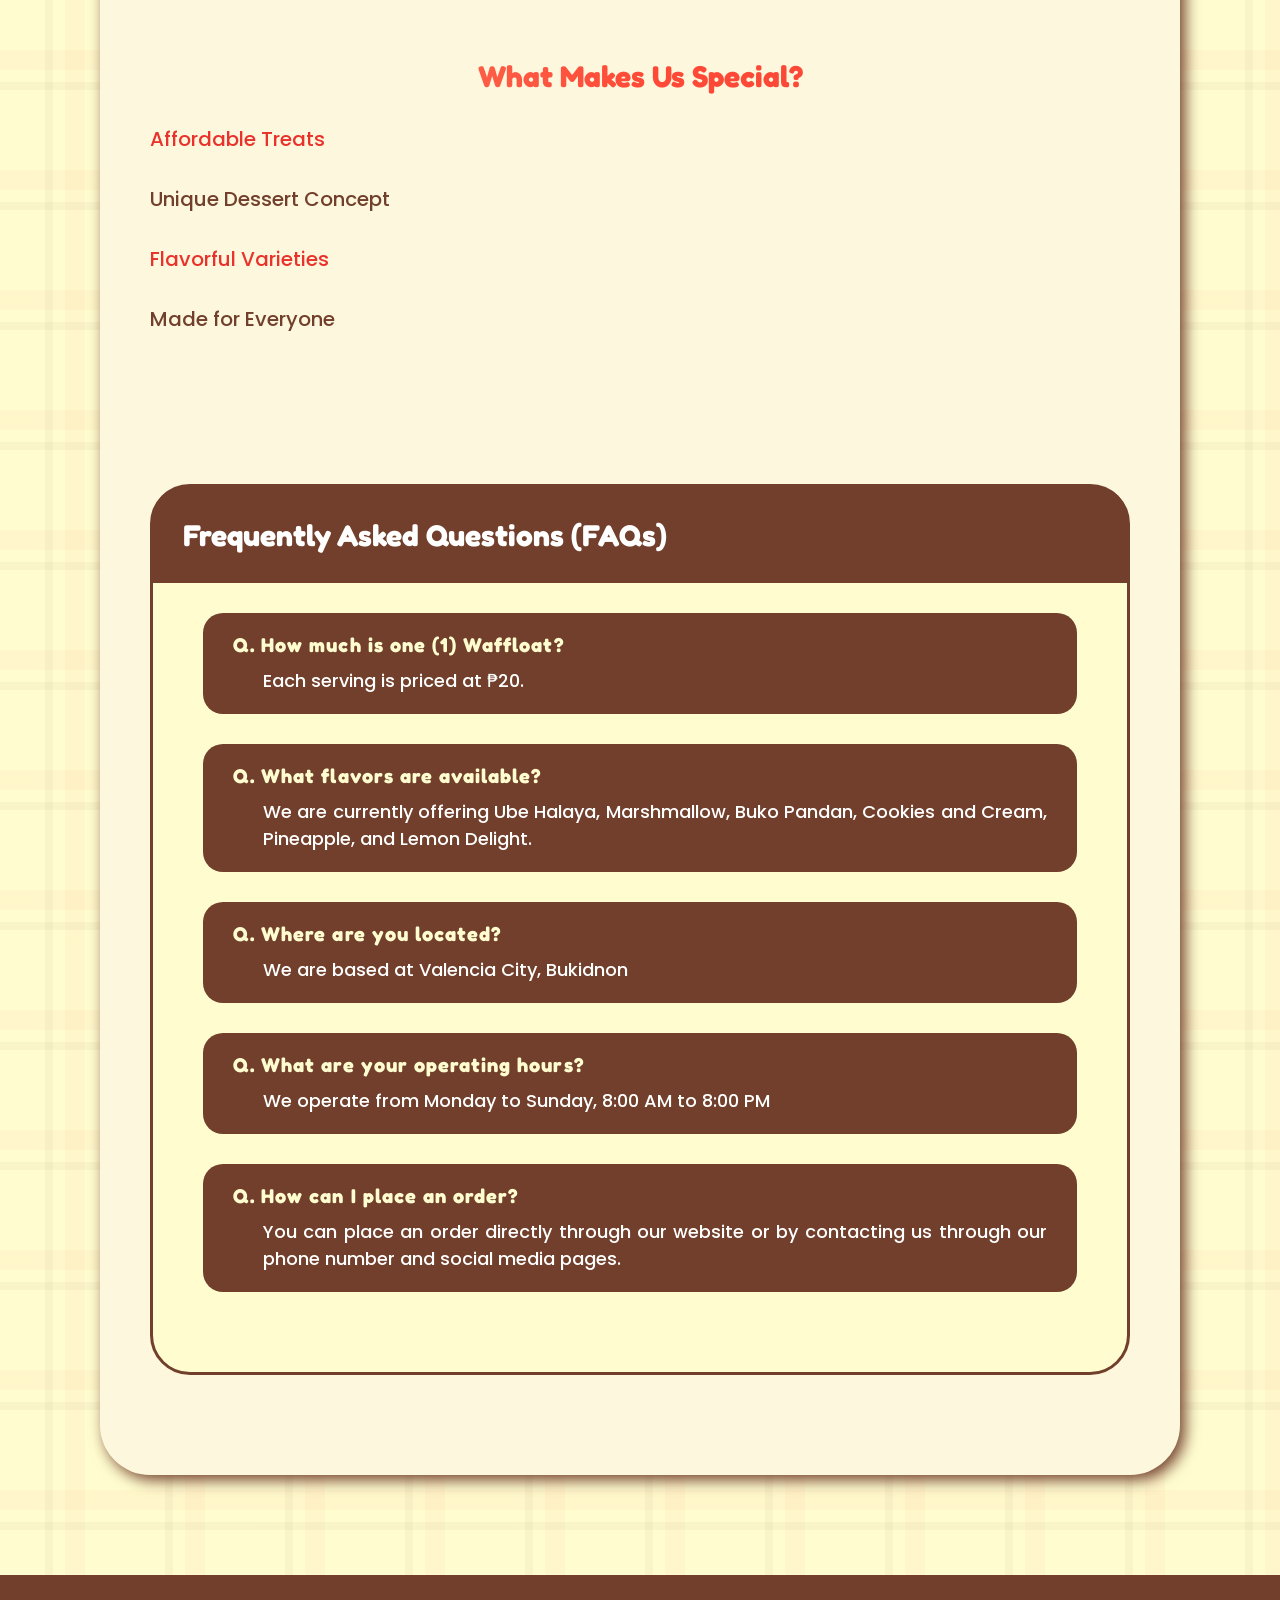
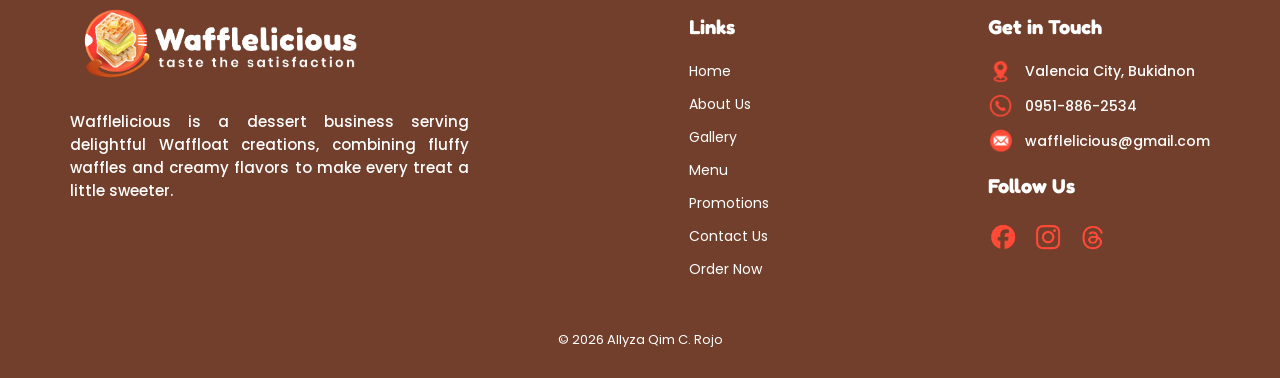
==== commit 362f38f8: "edited about us page" ====
--- a/index-aboutus.html
+++ b/index-aboutus.html
@@ -54,14 +54,14 @@
             <section class="about-body">
                 <div class="about-bodycontain">
                     <div class="about-bodyinfo">
-                        <img src="images/aboutus2body.jpg" alt="">
+                        <img src="images/waffloatlogo.png" alt="">
                         <div class="about-bodytext">
                             <h3>About Wafflelicious</h3>
-                            <p>Wafflelicious Company is a local dessert partnership based in Valencia City, Bukidnon. We offer Waffloat, a delightful dessert that combines fluffy waffle layers with creamy and flavorful ingredients. With our tagline, "Taste the satisfaction", we aim to bring customers an enjoyable and affordable dessert experience, with each serving priced at ₱20.</p>
+                            <p><span class="waffloat">Wafflelicious Company</span> is a local dessert partnership based in <span class="waffloat">Valencia City, Bukidnon</span>. We offer <span class="waffloat">Waffloat</span>, a delightful dessert that combines fluffy waffle layers with creamy and flavorful ingredients. With our tagline, <span class="waffloat">"Taste the satisfaction"</span>, we aim to bring customers an enjoyable and affordable dessert experience, with each serving priced at <span class="waffloat">₱20</span>.</p>
                         </div>
                     </div>
                     <div class="about-bodycontain2">
-                        <div class="about-box" id="about-box-concept">
+                        <div class="about-box" >
                             <h3>Our Concept</h3>
                             <p>Waffloat puts a creative twist on the familiar dessert float by replacing traditional graham layers with fluffy waffles. We combine different flavors and ingredients to create a sweet, satisfying treat.</p>
                         </div>
@@ -73,8 +73,85 @@
                             <h3>Our Vision</h3>
                             <p>To establish Wafflelicious as a recognized local dessert brand, reach more customers through online platforms, and create opportunities for business growth and future partnerships.</p>
                         </div>
-                        
+                    </div>
+                    <div class="about-special">
+                        <div class="about-bodytext2">
+                            <h3>What Makes Us Special?</h3>
+                            <p>Affordable Treats</p>
+                            <p>Unique Dessert Concept</p>
+                            <p>Flavorful Varieties</p>
+                            <p>Made for Everyone</p>
+                        </div>
+                        <!-- <img src="images/flav.jpg" alt="Waffloat"> -->
+                    </div>
+                    <div class="about-faq">
+                        <div class="faq-header">
+                            <h3>Frequently Asked Questions (FAQs)</h3>
+                        </div>
+                        <div class="faqs">
+                            <div class="ques">
+                                <h3> Q. How much is one (1) Waffloat?</h3>
+                                <p>Each serving is priced at ₱20.</p>
+                            </div>
+                            <div class="ques">
+                                <h3> Q. What flavors are available?</h3>
+                                <p>We are currently offering Ube Halaya, Marshmallow, Buko Pandan, Cookies and Cream, Pineapple, and Lemon Delight.</p>
+                            </div>
+                            <div class="ques">
+                                <h3> Q. Where are you located?</h3>
+                                <p>We are based at Valencia City, Bukidnon</p>
+                            </div>
+                            <div class="ques">
+                                <h3> Q. What are your operating hours?</h3>
+                                <p>We operate from Monday to Sunday, 8:00 AM to 8:00 PM</p>
+                            </div>
+                            <div class="ques">
+                                <h3> Q. How can I place an order?</h3>
+                                <p>You can place an order directly through our website or by contacting us through our phone number and social media pages. </p>
+                            </div>
+                        </div>
                     </div>
                 </div>
             </section>
-        </main>+        </main>
+        <footer>
+            <div class="footer-container">
+                <div class="flogo">
+                    <img src="images/logo2.png" alt="Wafflelicious Logo">
+                    <p>Wafflelicious is a dessert business serving delightful Waffloat creations, combining fluffy waffles and creamy flavors to make every treat a little sweeter.</p>
+                </div>
+                <div class="links">
+                    <h3>Links</h3>
+                    <a href="#home">Home</a>
+                    <a href="#aboutus">About Us</a>
+                    <a href="#gallery">Gallery</a>
+                    <a href="#menu">Menu</a>
+                    <a href="#promotions">Promotions</a>
+                    <a href="#contact">Contact Us</a>
+                    <a href="#order">Order Now</a>
+                </div>
+                <div class="infos">
+                    <h3>Get in Touch</h3>
+                    <div class="contact-details">
+                        <img src="images/loc.png">
+                        <p>Valencia City, Bukidnon</p>
+                    </div>
+                    <div class="contact-details">
+                        <img src="images/no.png">
+                        <p>0951-886-2534</p>
+                    </div>
+                    <div class="contact-details">
+                        <img src="images/email.png">
+                        <p>wafflelicious@gmail.com</p>
+                    </div>
+                    <div class="socials">
+                        <h3>Follow Us</h3>
+                        <img src="images/fb.png">
+                        <img src="images/ig.png">
+                        <img src="images/threads.png">
+                    </div>
+                </div>
+            </div>
+            <p>© 2026 Allyza Qim C. Rojo</p>
+        </footer>
+    </body>
--- a/css/style.css
+++ b/css/style.css
@@ -784,9 +784,7 @@
 }
 
 .about-body {
-    min-height: 10000px;
     background-color: #FFFDD0;
-
     background-image:
         /* Vertical stripes */
         repeating-linear-gradient(
@@ -817,6 +815,7 @@
             transparent 85px,
             transparent 120px
         );
+    padding-bottom: 100px;
 }
 
 .about-bodytext h3 {
@@ -836,8 +835,8 @@
 
 .about-bodycontain {
     background-color: #FDF7DD;
-    padding: 80px 100px;
-    margin: 0px 100px 100px 100px;
+    padding: 100px 50px;
+    margin: 0px 100px;
     border-radius: 0px 0px 50px 50px;
     box-shadow: 5px 5px 15px #713F2B;
     min-height: 1000px;
@@ -847,11 +846,11 @@
     display: flex;
     align-items: flex-start;
     gap: 50px;
+    align-items: center;
 
 }
 .about-bodycontain img {
     width: 30%;
-    border-radius: 30px;
     height: auto;
 }
 
@@ -865,9 +864,6 @@
     
 }
 
-.about-bodytext {
-    padding: 50px;
-}
 
 .about-box {
     background:linear-gradient(
@@ -877,8 +873,17 @@
             #F44336
         );
     margin-top: 80px;
-    padding: 50px;
+    padding: 50px 30px;
     border-radius: 30px;
+    box-shadow: 5px 5px 15px #713F2B;
+    min-height: max-content;
+    transition: all ease 0.3s;
+    margin-bottom: 100px;
+
+}
+
+.about-box:hover {
+    transform: scale(1.02);
 }
 
 .about-box h3 {
@@ -886,13 +891,15 @@
     font-family: "Fredoka", sans-serif;
     font-size: 30px;
     color: white;
+    text-align: center;
+    margin-bottom: 50px;
     
 }
 
 .about-box p {
     font-family: "Poppins", sans-serif;
     color:#ffffff;
-    font-weight: 500;
+    font-weight: 400;
     font-size: 20px;
     text-align: justify;
     margin-bottom: 0;
@@ -900,21 +907,94 @@
 
 .about-bodycontain2 {
     display: grid;
-    grid-template-columns: repeat(2, 1fr);
-    grid-template-rows: repeat(2, 1fr);
-    gap: 20px;
-}
-
-#about-box-concept {
-    grid-column: span 2;
-}
-
-
-
-
-
-
-
+    grid-template-columns: repeat(3, 1fr);
+    grid-template-rows: repeat(1, 1fr);
+    gap: 30px;
+    margin-top: 50px;
+}
+
+.about-special h3 {
+    margin-top: 0;
+    font-family: "Fredoka", sans-serif;
+    font-size: 30px;
+    background:linear-gradient(
+        90deg,
+        #f88664, 
+        #FF4A37,
+        #F44336
+    );
+    background-clip: text;
+    -webkit-background-clip: text;
+    color:transparent
+}
+
+.about-special {
+    margin-top: 50px;
+    margin-bottom: 150px;
+    
+}
+
+.about-special img {
+    width: 30%;
+    height: auto;
+}
+
+.about-bodytext2 p:nth-child(even){
+    color:#E8322B;
+
+}
+
+.about-bodytext2 h3 {
+    text-align: center;
+    
+}
+
+.about-faq {
+    background-color:#FFFDD0;
+    margin-top:  100px;
+    border-radius: 40px;
+    border: solid 3px #713F2B;
+    padding-bottom: 50px;
+    
+}
+
+.faq-header {   
+    background-color:#713F2B;
+    padding: 30px;
+    border-radius: 30px 30px 0px 0px;
+}
+
+.faq-header h3 {
+    margin: 0px;
+    font-family: "Fredoka", sans-serif;
+    font-size: 30px;
+    color: white;
+
+}
+
+.ques {
+    padding: 20px 30px;
+    background-color:#713F2B;
+    margin: 30px 50px;
+    border-radius: 20px;
+}
+
+.ques h3 {
+    font-family: "Fredoka", sans-serif;
+    font-size: 20px;
+    color:#FFFDD0;
+    letter-spacing: 1.05px;
+    margin: 0;
+}
+
+.ques p {
+    font-family: "Poppins", sans-serif;
+    padding-left: 30px;
+    color: white;
+    font-size: 18px;
+    margin-top: 10px;
+    margin-bottom: 0;
+}
 
 
 
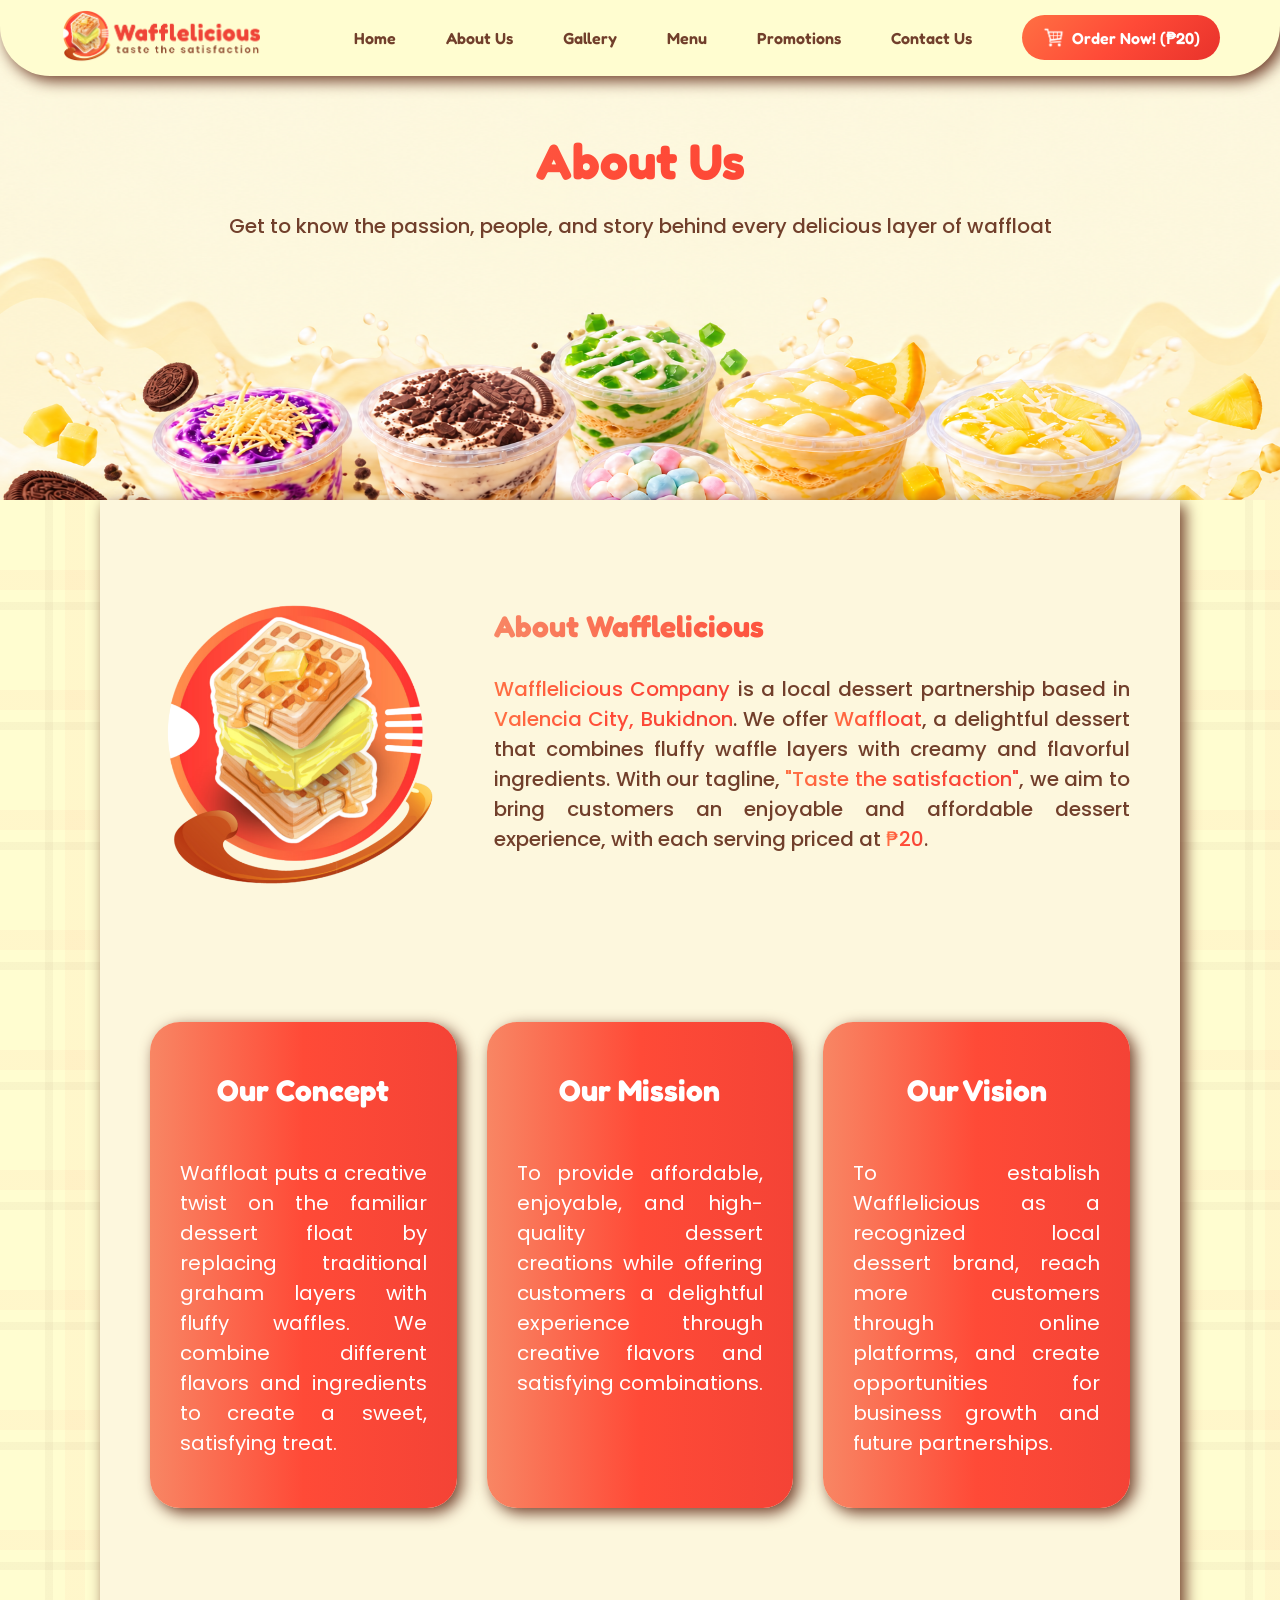
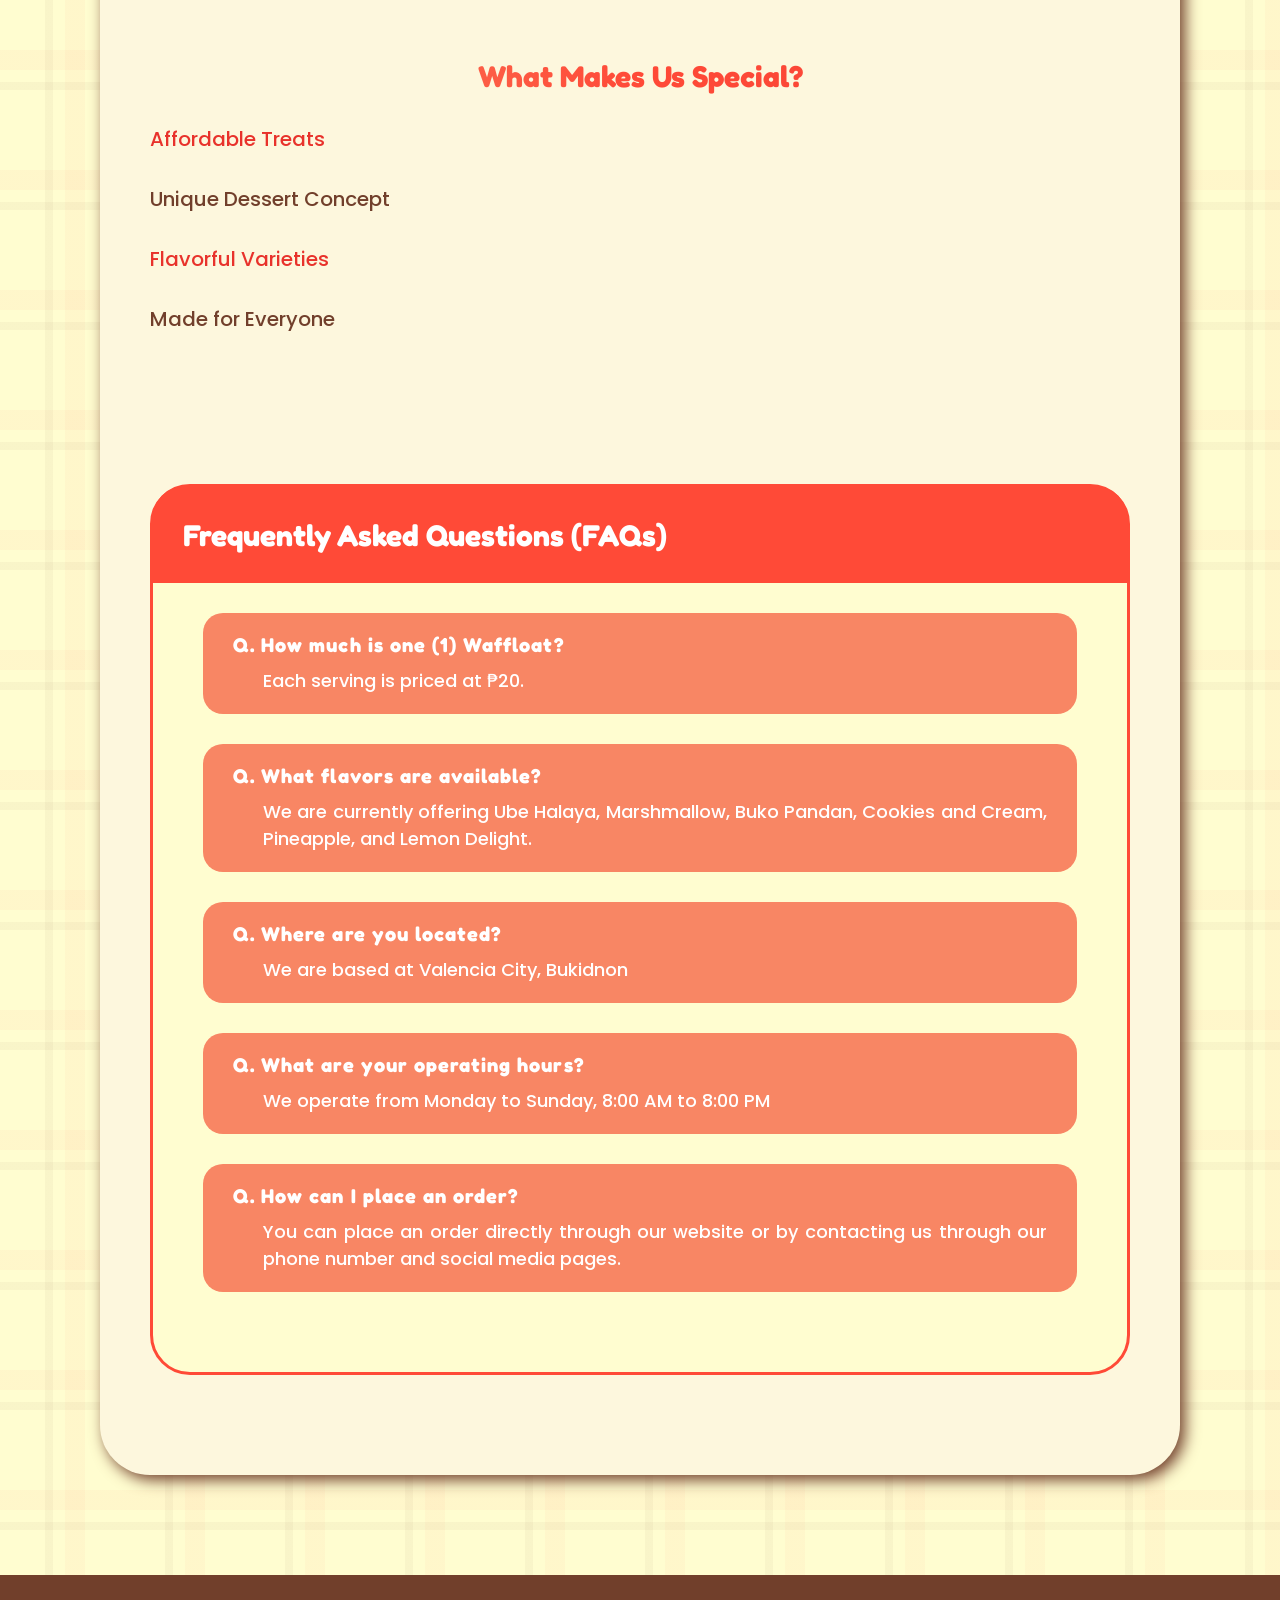
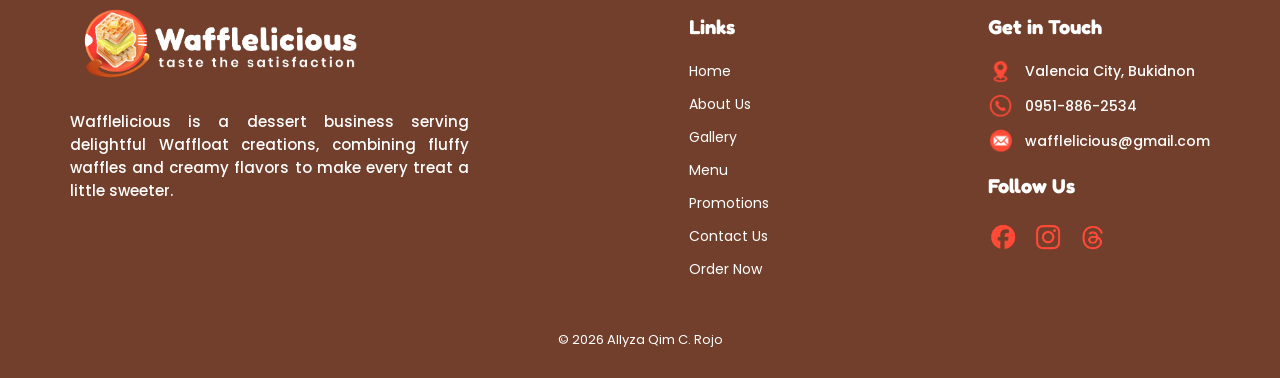
==== commit 198d4477: "started contact us page" ====
--- a/index-aboutus.html
+++ b/index-aboutus.html
@@ -15,12 +15,12 @@
                 <img src="images/logo.png" alt="Wafflelicious logo">
             </div>
             <nav class="desktop">
-                <a href="#home">Home</a>
+                <a href="index.html">Home</a>
                 <a href="index-aboutus.html">About Us</a>
                 <a href="#gallery">Gallery</a>
                 <a href="#menu">Menu</a>
                 <a href="#promotions">Promotions</a>
-                <a href="#contact">Contact Us</a>
+                <a href="index-contactus.html">Contact Us</a>
                 <a href="#order" class="order">
                     <img src="images/order.png">
                     Order Now! (₱20)
@@ -33,28 +33,28 @@
                     </summary>
                         <div class="dropdown">
                             <h2>Navigation</h2>
-                            <a href="#home">Home</a>
+                            <a href="index.html">Home</a>
                             <a href="index-aboutus.html">About Us</a>
                             <a href="#gallery">Gallery</a>
                             <a href="#menu">Menu</a>
                             <a href="#promotions">Promotions</a>
-                            <a href="#contact">Contact Us</a>
+                            <a href="index-contactus.html">Contact Us</a>
                             <a href="#order">Order Inquiry</a>
                     </div>
                 </details>
             </nav>
         </header>
         <main>
-            <section class="about-head">
-                <div class="about-headtext">
+            <section class="page-head">
+                <div class="page-headtext">
                     <h2>About Us</h2>
                     <p>Get to know the passion, people, and story behind every delicious layer of waffloat</p>
                 </div>
             </section>
-            <section class="about-body">
-                <div class="about-bodycontain">
+            <section class="page-body">
+                <div class="page-bodycontain">
                     <div class="about-bodyinfo">
-                        <img src="images/waffloatlogo.png" alt="">
+                        <img src="images/waffloatlogo.png" alt="Wafflelicious logo">
                         <div class="about-bodytext">
                             <h3>About Wafflelicious</h3>
                             <p><span class="waffloat">Wafflelicious Company</span> is a local dessert partnership based in <span class="waffloat">Valencia City, Bukidnon</span>. We offer <span class="waffloat">Waffloat</span>, a delightful dessert that combines fluffy waffle layers with creamy and flavorful ingredients. With our tagline, <span class="waffloat">"Taste the satisfaction"</span>, we aim to bring customers an enjoyable and affordable dessert experience, with each serving priced at <span class="waffloat">₱20</span>.</p>
--- a/css/style.css
+++ b/css/style.css
@@ -745,7 +745,7 @@
 
 /* ABOUT US */
 
-.about-head {
+.page-head {
     background-image: url("../images/headerpic1.png");
     background-size: cover;
     background-position: center;
@@ -754,7 +754,7 @@
 
 }
 
-.about-headtext h2 {
+.page-headtext h2 {
     margin: 0px;
     margin-top: 30px;
     font-family: "Fredoka", sans-serif;
@@ -770,7 +770,7 @@
     color:transparent
 }
 
-.about-headtext p {
+.page-headtext p {
     font-family: "Poppins", sans-serif;
     color:#713F2B;
     font-weight: 500;
@@ -778,12 +778,12 @@
     font-size: 20px;
 }
 
-.about-headtext {
+.page-headtext {
     text-align: center;
     padding-top: 100px;
 }
 
-.about-body {
+.page-body {
     background-color: #FFFDD0;
     background-image:
         /* Vertical stripes */
@@ -833,13 +833,16 @@
     color:transparent
 }
 
-.about-bodycontain {
+.page-bodycontain {
     background-color: #FDF7DD;
     padding: 100px 50px;
     margin: 0px 100px;
     border-radius: 0px 0px 50px 50px;
     box-shadow: 5px 5px 15px #713F2B;
     min-height: 1000px;
+    width: auto;
+    max-width: 100%;
+    min-width: 0;
 }
 
 .about-bodyinfo {
@@ -849,12 +852,12 @@
     align-items: center;
 
 }
-.about-bodycontain img {
+.page-bodycontain img {
     width: 30%;
     height: auto;
 }
 
-.about-bodycontain p {
+.page-bodycontain p {
     font-family: "Poppins", sans-serif;
     color:#713F2B;
     font-weight: 500;
@@ -949,17 +952,17 @@
     
 }
 
-.about-faq {
+.about-faq, .form {
     background-color:#FFFDD0;
     margin-top:  100px;
     border-radius: 40px;
-    border: solid 3px #713F2B;
+    border: solid 3px #FF4A37;
     padding-bottom: 50px;
     
 }
 
-.faq-header {   
-    background-color:#713F2B;
+.faq-header, .form-header {   
+    background-color:#FF4A37;
     padding: 30px;
     border-radius: 30px 30px 0px 0px;
 }
@@ -974,7 +977,7 @@
 
 .ques {
     padding: 20px 30px;
-    background-color:#713F2B;
+    background-color:#f88664;
     margin: 30px 50px;
     border-radius: 20px;
 }
@@ -982,7 +985,7 @@
 .ques h3 {
     font-family: "Fredoka", sans-serif;
     font-size: 20px;
-    color:#FFFDD0;
+    color:#ffffff;
     letter-spacing: 1.05px;
     margin: 0;
 }
@@ -996,10 +999,86 @@
     margin-bottom: 0;
 }
 
-
-
-
-
+.contact-box img {
+    width: 50px;
+    height: auto;
+}
+
+.contact-box {
+    border:solid 3px #FF4A37;
+    border-radius: 30px;
+    padding: 20px;
+    display: flex;
+    flex-direction: column;
+    align-items: center;
+    width: 100%;
+    min-width: 0;
+    
+}
+.contact-infos .contact-box:nth-child(1), .contact-infos .contact-box:nth-child(5)  {
+    background:linear-gradient(
+            90deg,
+            #f88664, 
+            #FF4A37,
+            #F44336
+        );
+    border: none;
+    color: white;
+}
+
+
+.contact-box h3 {
+    font-family: "Fredoka", sans-serif;
+    color: #713F2B;
+    font-size: 20px;
+    
+}
+
+.contact-box p {
+    color:#713F2B;
+    margin-top: 0;
+    font-size: 16px;
+}
+
+.contact-infos .contact-box:nth-child(1) h3,
+.contact-infos .contact-box:nth-child(1) p,
+.contact-infos .contact-box:nth-child(5) h3,
+.contact-infos .contact-box:nth-child(5) p {
+    color: white;
+}
+
+
+.contact-infos {
+    display: grid;
+    grid-template-columns: repeat(3, minmax(0, 1fr));
+    grid-template-rows: repeat(2, 1fr);
+    gap: 20px;
+    width: 100%;
+    min-width: 0;
+}
+
+.page-bodycontain .loc {
+    grid-row: span 2;
+    width: 100%;
+    height: 100%;
+    object-fit: cover;
+    min-width: 0;
+    border-radius: 30px;
+
+}
+
+.contact-content {
+    width: 100%;
+    min-width: 0;
+}
+
+.form-header h3 {
+    margin: 0px;
+    font-family: "Fredoka", sans-serif;
+    font-size: 30px;
+    color: white;
+
+}
 
 
 @media screen and (max-width: 768px) {
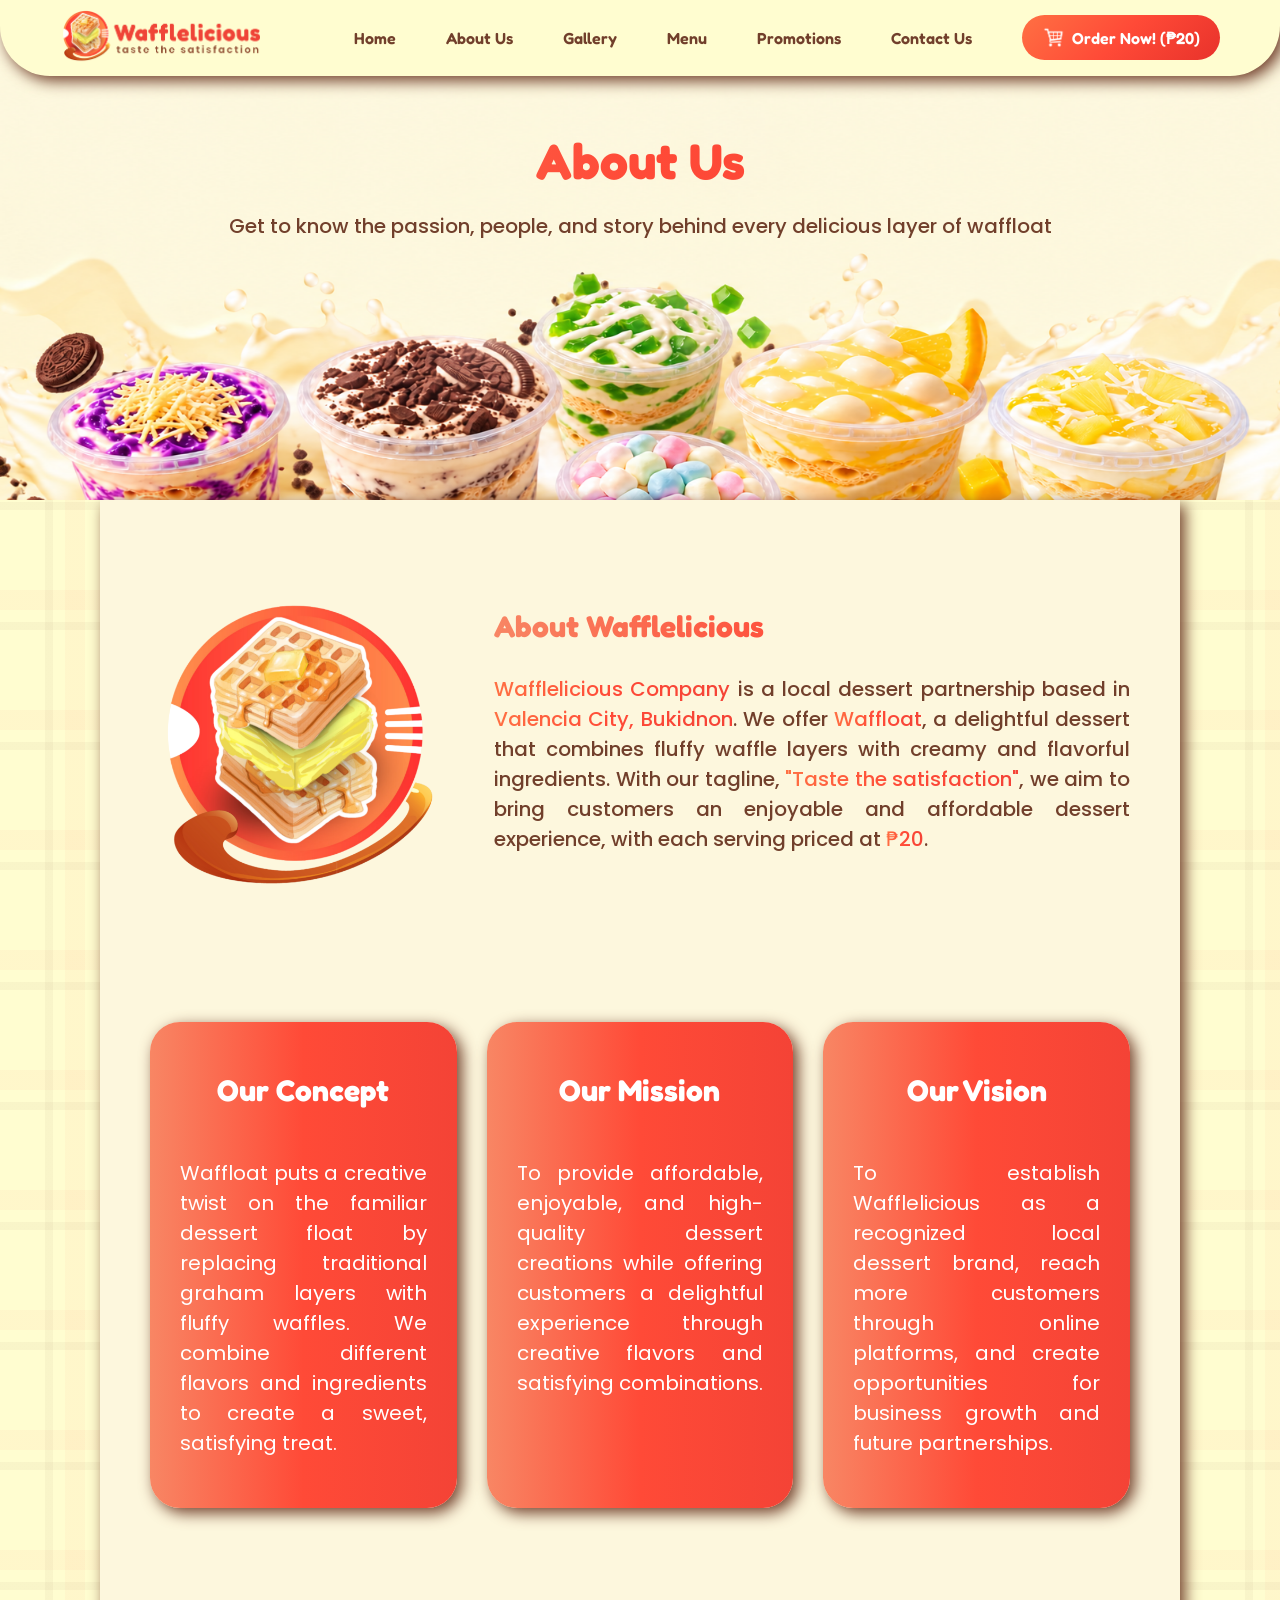
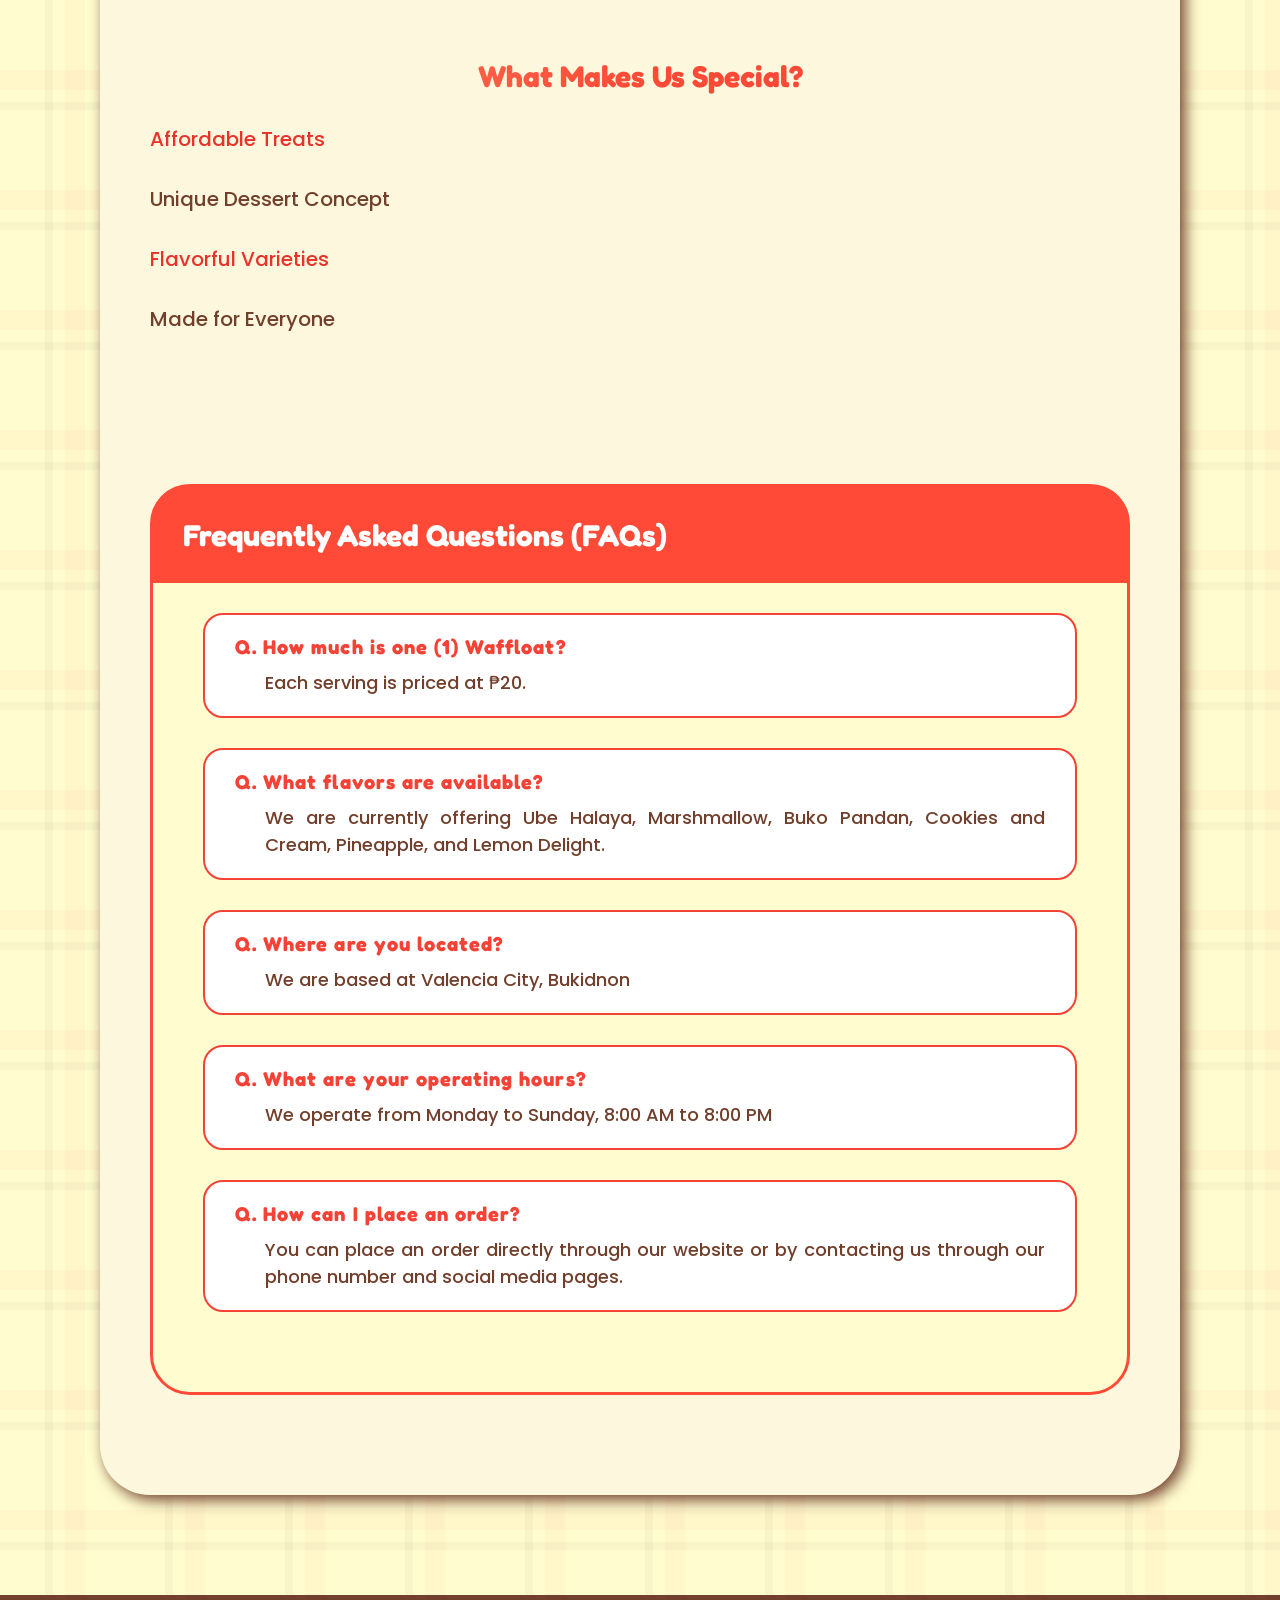
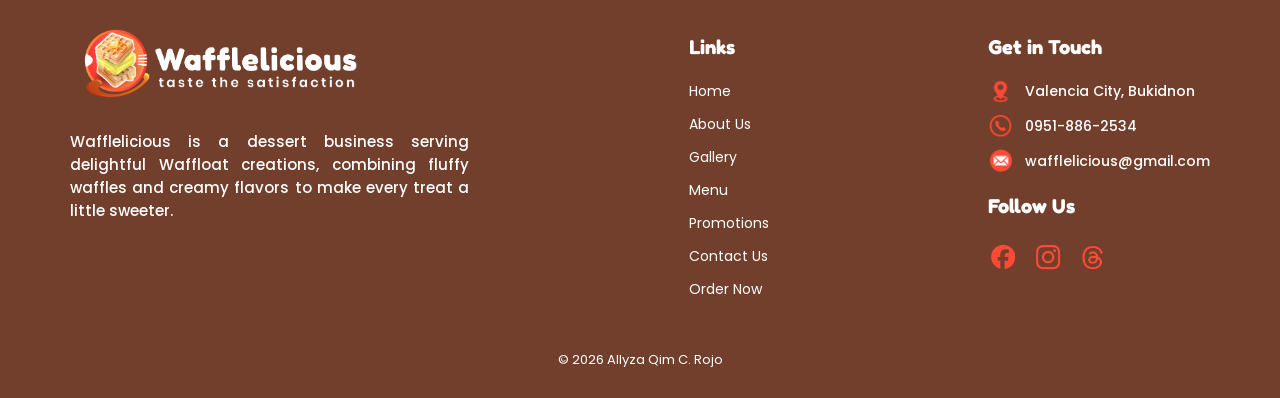
==== commit 0d2f5eb7: "finished promotions page" ====
--- a/index-aboutus.html
+++ b/index-aboutus.html
@@ -19,7 +19,7 @@
                 <a href="index-aboutus.html">About Us</a>
                 <a href="#gallery">Gallery</a>
                 <a href="#menu">Menu</a>
-                <a href="#promotions">Promotions</a>
+                <a href="index-promotions.html">Promotions</a>
                 <a href="index-contactus.html">Contact Us</a>
                 <a href="#order" class="order">
                     <img src="images/order.png">
@@ -37,7 +37,7 @@
                             <a href="index-aboutus.html">About Us</a>
                             <a href="#gallery">Gallery</a>
                             <a href="#menu">Menu</a>
-                            <a href="#promotions">Promotions</a>
+                            <a href="index-promotions.html">Promotions</a>
                             <a href="index-contactus.html">Contact Us</a>
                             <a href="#order">Order Inquiry</a>
                     </div>
--- a/css/style.css
+++ b/css/style.css
@@ -867,7 +867,6 @@
     
 }
 
-
 .about-box {
     background:linear-gradient(
             90deg,
@@ -977,15 +976,16 @@
 
 .ques {
     padding: 20px 30px;
-    background-color:#f88664;
+    background-color:white;
     margin: 30px 50px;
     border-radius: 20px;
+    border: solid 2px #F44336;
 }
 
 .ques h3 {
     font-family: "Fredoka", sans-serif;
     font-size: 20px;
-    color:#ffffff;
+    color:#F44336;
     letter-spacing: 1.05px;
     margin: 0;
 }
@@ -993,7 +993,7 @@
 .ques p {
     font-family: "Poppins", sans-serif;
     padding-left: 30px;
-    color: white;
+    color:#713F2B;
     font-size: 18px;
     margin-top: 10px;
     margin-bottom: 0;
@@ -1064,6 +1064,7 @@
     object-fit: cover;
     min-width: 0;
     border-radius: 30px;
+    border:solid 3px #FF4A37;
 
 }
 
@@ -1079,6 +1080,206 @@
     color: white;
 
 }
+
+.form-header p {
+    color: white;
+    margin-bottom: 0;
+}
+
+.form-content form {
+    display: flex;
+    flex-direction: column;
+    gap: 15px;
+}
+
+.form-content {
+    margin: 50px;
+    
+}
+
+.form-content label {
+    font-family: "Fredoka", sans-serif;
+    font-size: 20px;
+    color:#713F2B;
+    font-weight: 500;
+    
+}
+
+.form-content input, textarea {
+    border-radius: 20px;
+    border: solid 2px #F44336;
+    height: 50px;
+    padding: 20px;
+    font-family: "Poppins", sans-serif;
+    height: auto;
+}
+
+
+.form-content button {
+     background:linear-gradient(
+            90deg,
+            #f88664, 
+            #FF4A37,
+            #F44336
+        );
+    border-radius: 50px;
+    font-family: "Fredoka", sans-serif;
+    color: white;
+    font-size: 20px;
+    padding: 10px;
+    border: none;
+    cursor: pointer;
+    margin-top: 30px;
+}
+
+
+/* PROMOTIONS */
+
+.promo-box {
+    background-color: white;
+    padding: 30px;
+    border-radius: 30px;
+    border:solid 3px #F44336;
+    box-sizing: border-box;
+    overflow: hidden;
+    width: 100%;
+    min-width: 0;
+    box-shadow: 5px 5px 15px #713F2B;
+}
+
+.promo-head {
+    margin: -30px -30px 10px;
+    
+}
+
+.promo-head img {
+    width: 100%;
+    border-radius: 30px 30px 0 0;
+    
+}
+
+.promos h3, .promos > p:first-of-type{
+    font-family: "Fredoka",sans-serif;
+    font-size: 35px;
+    background:linear-gradient(
+        90deg,
+        #f88664, 
+        #FF4A37,
+        #F44336
+    );
+    background-clip: text;
+    color: transparent;
+    margin-top: 0;
+    margin-bottom: 10px;
+}
+
+.promos >p:first-of-type {
+    font-size: 20px;
+    margin-bottom: 0;
+}
+
+.promos > p:nth-of-type(4), li{
+    font-family: "Poppins", sans-serif;
+    font-size: 16px;
+    color: #713F2B;
+    margin-bottom: 0;
+}
+
+.promos ul {
+    margin-top: 0;
+}
+
+.promos button {
+    font-family: "Fredoka", sans-serif;
+    color: white;
+    background:linear-gradient(
+        90deg,
+        #f88664, 
+        #FF4A37,
+        #F44336
+    );
+    font-size: 20px;
+    font-weight: 600;
+    border-radius: 50px;
+    border: none;
+    padding: 10px 20px;
+    margin-top: 10px;
+    display: block;
+    width: 100%;
+}
+
+.vouchers {
+    display: grid;
+    grid-template-columns: repeat(2, 1fr);
+    gap: 50px;
+    margin-bottom: 100px;
+}
+
+.promos p {
+    margin-top: 0;
+    margin-bottom: 10px;
+}
+
+.promoh3 {
+    font-family: "Fredoka", sans-serif;
+    font-size: 30px;
+    background:linear-gradient(
+        90deg,
+        #f88664, 
+        #FF4A37,
+        #F44336
+    );
+    background-clip: text;
+    -webkit-background-clip: text;
+    color:transparent
+}
+
+.announce-info .order img {
+    width: 20px;
+    height: auto;
+}
+
+.announce-info .order {
+    text-decoration: none;
+    font-family: "Fredoka", sans-serif;
+    font-weight: 600;
+    gap: 10px;
+    width: max-content;
+    margin-top: 20px;
+}
+
+.announce-info {
+    background-image: url("../images/announce1.png");
+    background-size: cover;
+    background-position: center;
+    background-repeat: no-repeat;
+    padding: 50px;
+    box-shadow: 5px 5px 15px #713F2B;
+    border-radius: 30px;
+
+}
+
+.announce-info h3, .announce-info h3 + p {
+    font-family: "Fredoka", sans-serif;
+    font-size: 30px;
+    background:linear-gradient(
+        90deg,
+        #f88664, 
+        #FF4A37,
+        #F44336
+    );
+    background-clip: text;
+    -webkit-background-clip: text;
+    color:transparent;
+    margin-bottom: 0px;
+}
+
+
+
+
+
+
+
 
 
 @media screen and (max-width: 768px) {
@@ -1167,4 +1368,11 @@
         width: auto;
         height: 100px;
     }
+}
+
+/* CONTACT */
+@media (max-width: 900px) {
+    .vouchers {
+        grid-template-columns: 1fr;
+    }
 }
